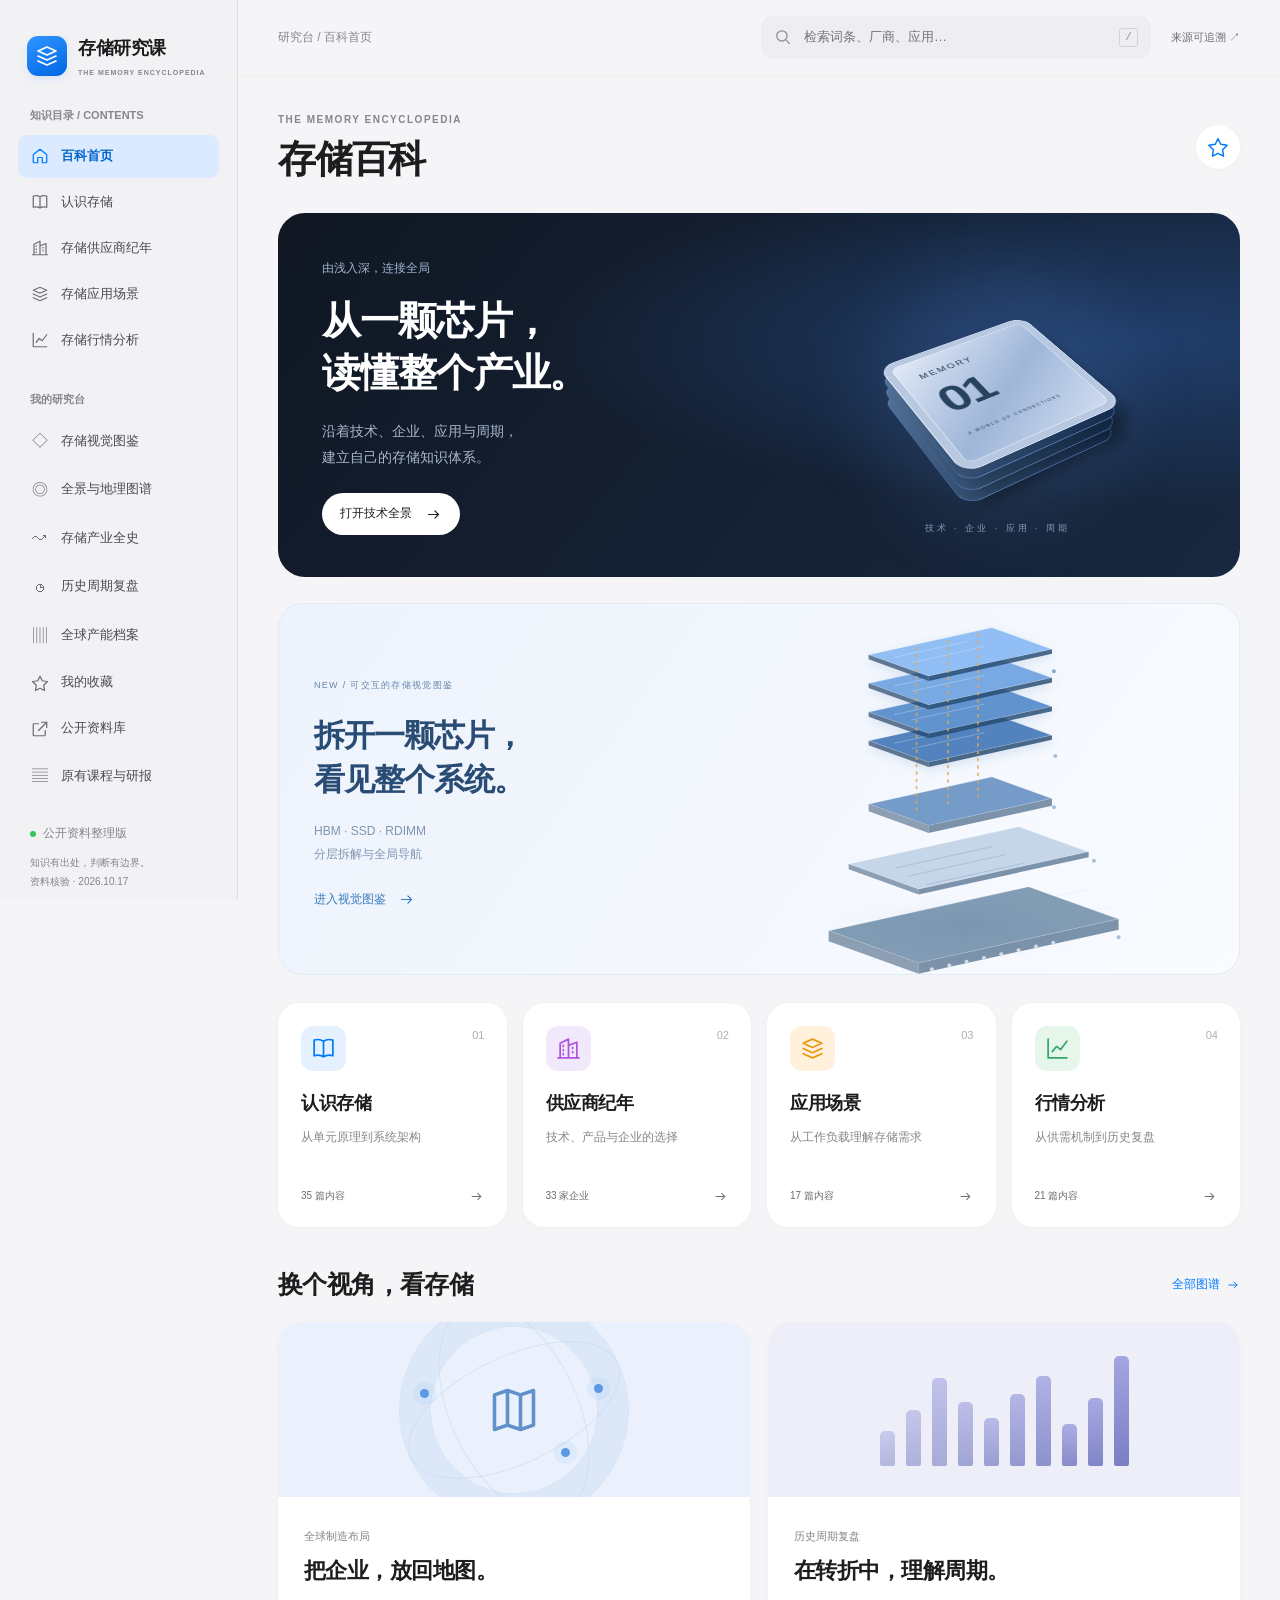
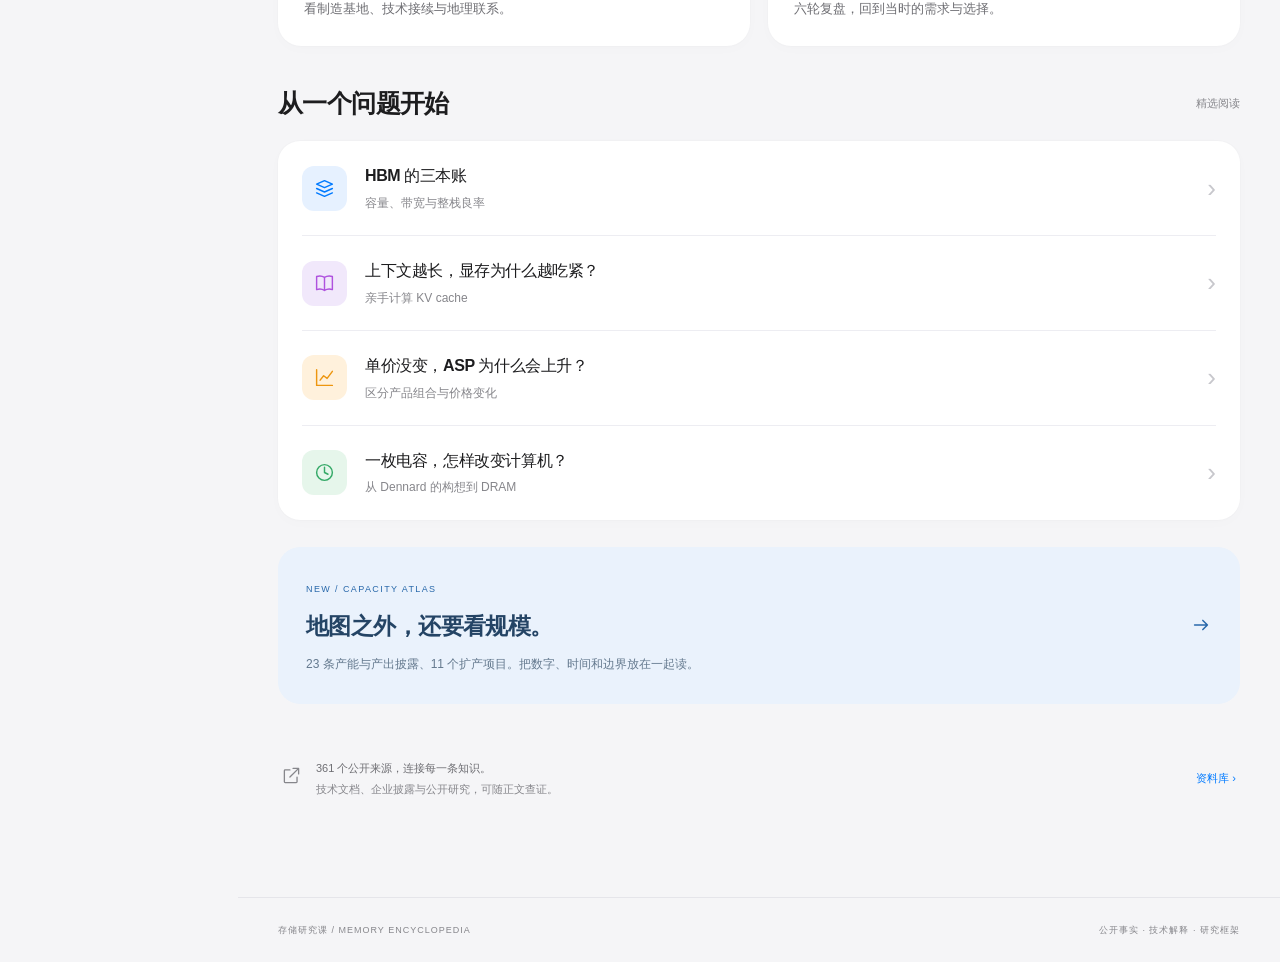
==== index.html @ b109b649 "Publish static site core files" ====
<!DOCTYPE html>
<html lang="zh-CN"><head><meta charset="utf-8"/><meta content="width=device-width,initial-scale=1,viewport-fit=cover" name="viewport"/><meta content="#f5f5f7" name="theme-color"/><meta content="存储研究课·百科：认识存储、存储供应商纪年、存储应用场景、存储行情分析。检索公开资料，追溯关键来源。" name="description"/><title>存储百科 · 存储研究课</title><link href="./favicon.svg" rel="icon"/><link href="./encyclopedia.css" rel="stylesheet"/><link href="./atlas.css" rel="stylesheet"/><link href="./dossier.css" rel="stylesheet"/><link href="./apple-ui.css" rel="stylesheet"/><link href="./coverage.css" rel="stylesheet"/><link href="./visual-lab.css" rel="stylesheet"/><link href="./scenario-capability.css" rel="stylesheet"/></head><body><a class="skip" href="#main">跳至正文</a><aside id="sidebar"><a class="brand" href="#home"><span class="brand-icon">M</span><span>存储研究课<small>THE MEMORY ENCYCLOPEDIA</small></span></a><div class="nav-label">知识目录 / CONTENTS</div><nav aria-label="百科目录"><a data-nav="home" href="#home"><span>⌂</span>百科首页</a><a data-nav="basics" href="#basics"><span>01</span>认识存储</a><a data-nav="vendors" href="#vendors"><span>02</span>存储供应商纪年</a><a data-nav="apps" href="#apps"><span>03</span>存储应用场景</a><a data-nav="market" href="#market"><span>04</span>存储行情分析</a></nav><div class="nav-label">我的研究台</div><nav><a href="#visuals/hbm"><span>◇</span>存储视觉图鉴</a><a href="#atlas/world"><span>◎</span>全景与地理图谱</a><a href="#history"><span>↝</span>存储产业全史</a><a href="#cycles"><span>◷</span>历史周期复盘</a><a href="#capacity"><span>▥</span>全球产能档案</a><a data-nav="saved" href="#saved"><span>☆</span>我的收藏</a><a data-nav="sources" href="#sources"><span>↗</span>公开资料库</a><a href="./archive.html"><span>▤</span>原有课程与研报</a></nav><div class="sidebar-foot"><span class="status-dot"></span>公开资料整理版<p>知识有出处，判断有边界。<br/>资料核验 · 2026.10.17</p></div></aside><div class="shell"><header><a class="mobile-title" href="#home">存储百科</a><div class="breadcrumb" id="breadcrumb">研究台 / 百科首页</div><form id="searchForm" role="search"><svg aria-hidden="true" fill="none" stroke="currentColor" stroke-width="1.6" viewbox="0 0 24 24"><circle cx="10" cy="10" r="6.5"></circle><path d="m15 15 5 5"></path></svg><input aria-label="检索百科" autocomplete="off" id="searchInput" placeholder="检索词条、厂商、应用…" type="search"/><kbd>/</kbd></form><a class="source-top" href="#sources">来源可追溯 ↗</a></header><main id="main" tabindex="-1"></main><footer><span>存储研究课 / MEMORY ENCYCLOPEDIA</span><span>公开事实 · 技术解释 · 研究框架</span></footer></div><div id="notice" role="status"></div><script src="./encyclopedia-data.js"></script><script src="./encyclopedia.js"></script><script src="./depth.js"></script><script src="./world-land.js"></script><script src="./atlas-data.js"></script><script src="./atlas.js"></script><script src="./research-data.js"></script><script src="./dossier.js"></script><script src="./apple-ui.js"></script><script src="./capacity-data.js"></script><script src="./coverage.js"></script><script src="./coverage-visuals.js"></script><script src="./visual-lab.js"></script><script src="./scenario-engine.js"></script><script src="./capability-engine.js"></script></body></html>
---- encyclopedia.css ----
:root{--ink:#173d49;--muted:#6d818b;--green:#157a75;--line:#dce6e8;--bg:#f5f8f9;--accent:#d6ece6}*{box-sizing:border-box}body{margin:0;background:var(--bg);color:var(--ink);font-family:-apple-system,BlinkMacSystemFont,'PingFang SC','Microsoft YaHei',sans-serif;font-size:15px;line-height:1.65}a{color:inherit;text-decoration:none}button,input,select{font:inherit}button,a,input,select{ -webkit-tap-highlight-color:transparent}button{cursor:pointer}button:focus-visible,a:focus-visible,input:focus-visible,select:focus-visible{outline:3px solid #4fada8;outline-offset:4px}button{color:inherit}p{margin:0 0 18px}h1,h2,h3{line-height:1.4;margin:0;font-weight:600}h1{font-size:36px;letter-spacing:-1px}h2{font-size:21px}h3{font-size:18px}.skip{position:fixed;left:20px;top:-60px;z-index:20;background:white;padding:10px}.skip:focus{top:10px}#sidebar{position:fixed;inset:0 auto 0 0;width:242px;background:#fff;border-right:1px solid var(--line);padding:36px 23px;display:flex;flex-direction:column;z-index:10}.brand{display:flex;align-items:center;gap:12px;font-size:19px;font-weight:650;letter-spacing:.4px}.brand-icon{display:grid;place-items:center;background:var(--ink);color:white;width:39px;height:43px;border-radius:10px;font-family:Georgia;font-size:26px}.brand small{display:block;font-size:8px;letter-spacing:1.5px;color:var(--muted);margin-top:4px}.nav-label{font-size:10px;letter-spacing:1.6px;color:#85969e;margin:43px 14px 12px}nav{display:grid;gap:6px}nav a{padding:13px 14px;display:flex;align-items:center;gap:14px;border-radius:9px;font-size:14px;color:#57717d}nav a span{font-size:12px;width:20px;color:#8b9fa8;font-variant-numeric:tabular-nums}nav a:hover{background:#f1f6f7}nav a.active{background:#e8f2f0;color:#176f68;font-weight:600}nav a.active span{color:#208d80}.sidebar-foot{margin-top:auto;padding:30px 14px 0;font-size:12px;color:#758b93}.sidebar-foot p{font-size:11px;line-height:1.9;margin:10px 0 0}.status-dot{display:inline-block;width:6px;height:6px;border-radius:50%;background:#3d9c84;margin-right:7px}.shell{margin-left:242px}header{height:82px;padding:0 44px;display:flex;align-items:center;gap:28px;border-bottom:1px solid var(--line);background:#ffffffd9;position:sticky;top:0;backdrop-filter:blur(18px);z-index:5}.breadcrumb{font-size:12px;color:#80949e;white-space:nowrap}#searchForm{display:flex;align-items:center;margin-left:auto;max-width:420px;width:46%;background:#f2f6f7;border:1px solid #e2e9eb;border-radius:9px;padding:9px 12px;gap:9px}#searchForm svg{width:19px;height:19px;flex-shrink:0;color:#7c939d}#searchInput{background:none;border:0;width:100%;outline:none;font-size:13px;color:var(--ink);min-width:0}kbd{font-size:11px;color:#94a3ab;border:1px solid #d8e1e6;border-radius:3px;padding:0 5px}.source-top{font-size:11px;white-space:nowrap;color:#61847f}.mobile-title{display:none}main{max-width:1330px;margin:auto;padding:40px 44px 60px;min-height:calc(100vh - 150px)}.eyebrow{font-size:10px;letter-spacing:2.5px;color:#6a9997;text-transform:uppercase;margin-bottom:18px}.hero{display:grid;grid-template-columns:1.25fr 1fr;gap:35px;align-items:center;padding:25px 0 34px}.hero h1{font-size:46px;font-weight:600;letter-spacing:-1.5px;line-height:1.3}.hero h1 span{color:#468a82}.hero p{max-width:510px;color:#748993;line-height:1.9;margin:22px 0;font-size:14px}.btn{display:inline-flex;align-items:center;justify-content:center;gap:18px;border:0;border-radius:8px;background:var(--ink);padding:11px 20px;color:#fff;font-size:13px;min-height:44px}.btn.secondary{background:#e9f0f1;color:#527480}.btn.light{background:#fff;color:#326f6a}.actions{display:flex;gap:12px;flex-wrap:wrap}.architecture{padding:26px 22px 22px;position:relative;background:linear-gradient(145deg,#e7f1ef,#edf3f7);border:1px solid #e0e9e8;border-radius:16px}.architecture .cap{font-size:10px;letter-spacing:1.5px;color:#7f989f;margin-bottom:25px}.layer{display:grid;grid-template-columns:75px 1fr auto;gap:12px;align-items:center;padding:14px 16px;border-radius:8px;background:#fff9;margin:10px 0;border:1px solid #fff;font-size:12px}.layer strong{font-size:17px;font-weight:600}.layer small{font-size:10px;color:#82969a}.layer em{font-style:normal;color:#6a898b;font-size:11px}.layer:nth-of-type(2){margin-left:35px;background:#1f5d60;color:#fff;border-color:transparent}.layer:nth-of-type(2) small,.layer:nth-of-type(2) em{color:#bdd4d3}.layer:nth-of-type(3){margin-left:18px;background:#cce1dc}.architecture .note{font-size:10px;color:#809496;margin-top:19px;display:flex;justify-content:space-between}.stats{display:flex;gap:35px;padding:19px 0 29px;border-bottom:1px solid var(--line);margin-bottom:30px}.stats strong{font-size:23px;font-weight:500;margin-right:8px}.stats span{font-size:11px;color:#8498a1}.section-head{display:flex;justify-content:space-between;align-items:center;margin:32px 0 18px;gap:12px}.section-head small,.section-head a{font-size:11px;color:#7c939d}.grid{display:grid;grid-template-columns:repeat(2,minmax(0,1fr));gap:17px}.section-card{position:relative;display:block;border:1px solid var(--line);border-radius:13px;background:white;padding:25px;transition:transform .18s,border-color .18s}.section-card:hover,.entry-card:hover{transform:translateY(-2px);border-color:#8fbab3}.section-card .meta{display:flex;justify-content:space-between;font-size:10px;letter-spacing:1.2px;color:#77938f;margin-bottom:18px}.section-card h2{font-size:22px;margin-bottom:9px}.section-card p{color:#7b8e97;font-size:13px;margin:0 0 23px;max-width:360px;line-height:1.9}.tags{display:flex;flex-wrap:wrap;gap:7px}.tags span,.pill{display:inline-block;border:1px solid #e1e9e9;padding:3px 9px;border-radius:5px;font-size:10px;color:#6e898f;background:#f7faf9}.card-arrow{position:absolute;right:24px;bottom:24px;color:#6c9691}.home-bottom{display:grid;grid-template-columns:1.35fr 1fr;gap:22px;margin-top:28px}.feature{background:#e8f1ee;border-radius:13px;padding:25px}.feature .eyebrow{margin-bottom:12px}.feature h3{font-size:21px}.feature p{font-size:13px;color:#6b8588;margin:12px 0 18px}.quick-links{border:1px solid var(--line);border-radius:13px;padding:22px;background:#fff}.quick-links h3{font-size:15px;margin-bottom:15px}.quick-links a{display:flex;justify-content:space-between;padding:10px 0;border-bottom:1px solid #edf1f2;font-size:12px;color:#607d88}.quick-links a:last-child{border:0}.page-head{margin-bottom:28px}.page-head p{margin:15px 0 0;max-width:700px;color:#7c9098;font-size:14px}.page-head .eyebrow{margin-bottom:12px}.chips{display:flex;flex-wrap:wrap;gap:9px;margin:18px 0 24px}.chip{border:1px solid var(--line);background:white;border-radius:7px;padding:8px 14px;font-size:12px;min-height:38px}.chip.active{background:var(--ink);border-color:var(--ink);color:white}.entry-grid{display:grid;grid-template-columns:repeat(3,minmax(0,1fr));gap:16px}.entry-card{display:flex;flex-direction:column;border:1px solid var(--line);border-radius:11px;padding:23px;background:white;transition:.18s;min-height:188px}.entry-card .entry-en{font-size:10px;color:#88a2aa;letter-spacing:.6px;margin-bottom:15px}.entry-card h3{font-size:17px;line-height:1.5}.entry-card p{font-size:12px;color:#7b9099;line-height:1.9;margin:10px 0 19px}.entry-card .card-bottom{margin-top:auto;font-size:10px;color:#4f8c82;display:flex;justify-content:space-between;gap:12px}.back{font-size:12px;color:#73908e;display:inline-block;margin-bottom:25px}.reader-layout{display:grid;grid-template-columns:minmax(0,1fr) 200px;gap:36px}.reader{max-width:800px;background:white;border:1px solid var(--line);border-radius:14px;padding:36px}.reader h1{font-size:30px}.reader .desc{font-size:17px;color:#6f8a94;line-height:1.9;margin:18px 0 25px}.reader p{font-size:16px;line-height:2.05;color:#3e5c69;margin-bottom:24px}.reader-meta{display:flex;justify-content:space-between;align-items:center;gap:15px;border-bottom:1px solid var(--line);padding-bottom:18px;margin-bottom:28px;font-size:11px;color:#8ba0a7}.reader h2{font-size:18px;margin:32px 0 16px}.reader .takeaway{background:#edf5f1;border-left:3px solid #6ba597;padding:20px;border-radius:0 8px 8px 0;color:#426e66;font-size:14px;line-height:1.9}.takeaway small{display:block;font-size:10px;color:#85a198;letter-spacing:1px;margin-bottom:6px}.side-note{font-size:12px;color:#7e9299;line-height:1.9}.side-note h3{font-size:13px;color:#436774;margin:16px 0}.side-note a{display:block;border-bottom:1px solid var(--line);padding:11px 0}.side-note .pill{margin:3px}.ref{display:block;padding:13px 0;border-bottom:1px solid var(--line);font-size:12px;color:#477b7e}.ref small{display:block;font-size:10px;color:#8ba0a7;margin-top:4px}.ref:hover{text-decoration:underline}.table-wrap{overflow-x:auto;border:1px solid var(--line);border-radius:8px;margin:25px 0}table{border-collapse:collapse;width:100%;font-size:13px;white-space:normal}th,td{padding:14px 16px;text-align:left;border-bottom:1px solid var(--line);min-width:90px}th{background:#edf4f3;color:#507c78;font-weight:500}tr:last-child td{border:0}.timeline{border-left:1px solid #bcd5d1;margin:20px 0 0 9px;padding-left:28px}.event{position:relative;padding:0 0 27px}.event:before{content:'';position:absolute;left:-33px;top:8px;width:8px;height:8px;border-radius:50%;background:#78a69c;border:2px solid var(--bg)}.event .year{font-size:22px;color:#5c9187;margin-bottom:8px;font-variant-numeric:tabular-nums}.event .event-box{background:white;border:1px solid var(--line);padding:20px 23px;border-radius:9px}.event h3{font-size:15px}.event p{margin:8px 0;font-size:13px;color:#708992}.event a{font-size:11px;color:#5c938a}.toolbar{display:flex;align-items:center;gap:12px;flex-wrap:wrap;margin-bottom:22px}.toolbar select{border:1px solid var(--line);background:white;border-radius:6px;padding:9px 30px 9px 12px;font-size:12px;color:#557783}.metrics{display:grid;grid-template-columns:repeat(3,minmax(0,1fr));gap:16px;margin:24px 0}.metric{padding:23px;background:#eaf2ef;border:1px solid #d8e7e0;border-radius:11px}.metric small{font-size:11px;color:#6d9287}.metric strong{display:block;font-size:29px;font-weight:500;color:#337d6a;margin:8px 0}.metric span{display:block;font-size:11px;color:#80988f}.disclaimer{font-size:12px;line-height:1.9;color:#80939b;padding:15px 19px;border:1px solid var(--line);border-radius:8px;margin:20px 0}.calculator{background:#eff5f4;padding:22px;border-radius:10px;margin:25px 0}.calculator h3{font-size:16px;margin-bottom:18px}.calc-inputs{display:grid;grid-template-columns:repeat(3,1fr);gap:12px}.calc-inputs label{font-size:11px;color:#728e8c}.calc-inputs select,.calc-inputs input{width:100%;background:white;border:1px solid #ccddda;border-radius:6px;padding:9px;margin-top:7px;color:#325e5b}.calc-output{margin-top:18px;display:flex;gap:30px;color:#537a74;font-size:12px}.calc-output strong{display:block;font-size:27px;color:#286f64}.calc-formula{font-size:11px;color:#809b94;margin-top:15px}.source-row{padding:20px 0;border-bottom:1px solid var(--line);display:flex;justify-content:space-between;gap:20px}.source-row h3{font-size:14px}.source-row small{font-size:11px;color:#8ba0a7}.source-row a{font-size:12px;color:#548a80;white-space:nowrap}.empty{text-align:center;padding:65px 20px;color:#80979f;background:white;border:1px dashed var(--line);border-radius:12px}.empty h2{color:#497280;margin-bottom:12px}.empty p{font-size:13px}.path{display:grid;grid-template-columns:repeat(3,1fr);gap:14px;margin:25px 0}.path a{background:#e9f2f0;padding:18px;border-radius:9px;font-size:13px}.path a small{display:block;font-size:10px;color:#8aa39d;margin-bottom:9px}.market-cycle{display:grid;grid-template-columns:repeat(4,1fr);gap:12px;margin:26px 0}.market-cycle div{border-top:2px solid #9cbfb4;background:#fff;padding:18px;font-size:13px}.market-cycle small{display:block;font-size:11px;color:#8ba2a8;margin-top:10px}footer{max-width:1330px;margin:auto;padding:24px 44px;border-top:1px solid var(--line);display:flex;justify-content:space-between;gap:20px;font-size:9px;color:#97a9af;letter-spacing:1px}#notice{position:fixed;left:50%;bottom:30px;z-index:20;transform:translateX(-50%);background:var(--ink);color:white;padding:12px 22px;border-radius:10px;font-size:13px;display:none}.search-result-label{font-size:12px;color:#80959f;margin-bottom:18px}.search-result em{font-style:normal;background:#e0eee5;color:#24665d} @media(min-width:1500px){main{padding-top:48px}.hero{gap:70px}.hero h1{font-size:52px}}@media(max-width:1150px){#sidebar{width:214px;padding:29px 15px}.shell{margin-left:214px}header{padding:0 28px;gap:15px}.source-top{display:none}main{padding:30px 28px 50px}.entry-grid{grid-template-columns:repeat(2,minmax(0,1fr))}.hero h1{font-size:38px}.layer{grid-template-columns:60px 1fr;padding:12px}.layer em{display:none}.reader-layout{grid-template-columns:1fr}.side-note{display:none}.stats{gap:24px}.brand{font-size:17px}.brand small{font-size:7px}.metrics{gap:10px}.metric strong{font-size:24px}}
@media(max-width:760px){#sidebar{position:sticky;top:65px;width:100%;padding:0;background:#fff;display:block;overflow-x:auto;border-right:0;border-bottom:1px solid var(--line);height:54px;z-index:7}#sidebar .brand,#sidebar .nav-label,#sidebar .sidebar-foot,#sidebar nav:nth-of-type(2){display:none}#sidebar nav{display:flex;gap:3px;padding:6px 12px;width:max-content}#sidebar nav a{padding:8px 11px;font-size:12px;border-radius:6px;white-space:nowrap}#sidebar nav a span{display:none}#sidebar nav a:first-child{display:none}.shell{margin-left:0}header{position:fixed;top:0;left:0;right:0;height:65px;padding:0 18px;gap:15px;z-index:9}.breadcrumb{display:none}.mobile-title{display:block;font-size:17px;font-weight:600;white-space:nowrap}#searchForm{width:auto;flex:1;padding:7px 9px;max-width:none}#searchInput{font-size:12px}kbd{display:none}body{padding-top:65px}main{padding:26px 19px 45px}.hero{grid-template-columns:1fr;padding:7px 0 24px;gap:28px}.hero h1{font-size:37px;line-height:1.35}.hero p{font-size:13px;margin:17px 0}.architecture{padding:19px 21px}.architecture .cap{margin-bottom:14px}.layer{grid-template-columns:70px 1fr auto;padding:10px 14px}.layer em{display:block}.architecture .note{margin-top:12px}.stats{gap:0;justify-content:space-between;padding:13px 0 22px;margin-bottom:24px}.stats strong{font-size:21px;display:block}.stats span{font-size:10px}.grid{grid-template-columns:1fr;gap:13px}.section-card{padding:22px}.section-card h2{font-size:20px}.section-card .meta{margin-bottom:13px}.section-card p{margin-bottom:17px}.section-head{margin:26px 0 15px}.section-head h2{font-size:19px}.home-bottom{grid-template-columns:1fr;gap:15px}.entry-grid{gap:11px}.entry-card{padding:18px 15px;min-height:185px}.entry-card h3{font-size:15px}.entry-card p{font-size:12px}.entry-en{overflow-wrap:anywhere}.page-head h1{font-size:29px}.page-head p{font-size:13px}.reader{padding:24px 19px;border-radius:11px}.reader h1{font-size:25px}.reader p{font-size:15px}.reader .desc{font-size:16px}.reader-meta{align-items:flex-start;flex-direction:column}.metrics{grid-template-columns:1fr 1fr}.metric:last-child{grid-column:1/-1}.metric strong{font-size:25px}.market-cycle{grid-template-columns:1fr 1fr}.path{grid-template-columns:1fr;gap:8px}.path a{padding:14px 18px}.path a small{margin-bottom:4px}.source-row{gap:12px}.source-row a{font-size:11px}.calc-inputs{gap:8px}.calc-inputs label{font-size:10px}.calc-inputs input,.calc-inputs select{padding:8px 5px}.calc-output{gap:15px}.calc-output strong{font-size:23px}footer{padding:22px 19px;display:block}footer span{display:block;margin:4px 0}.event .event-box{padding:16px}.eyebrow{font-size:9px;letter-spacing:1.8px}.section-head small{font-size:10px}}
@media(prefers-reduced-motion:reduce){*{scroll-behavior:auto!important;transition:none!important}}
/* Extended encyclopedia reading system */
.reader-layout{grid-template-columns:minmax(0,1fr) 230px;align-items:start}.reader{max-width:850px;padding:40px 44px}.reader p{font-size:16px;line-height:1.95;letter-spacing:.012em;margin:20px 0;text-align:justify;overflow-wrap:anywhere}.reader .desc{line-height:1.85}.chapter{scroll-margin-top:95px;border-top:1px solid #e1e8e8;padding-top:34px;margin-top:36px}.chapter h2{margin:6px 0 20px;font-size:25px;line-height:1.45}.chapter-no{font-size:10px;letter-spacing:2px;color:#6c858a;font-weight:700}.section-refs{margin:23px 0 0;background:#f5f8f7;border:1px solid #e1e9e6;border-radius:9px;padding:12px 16px}.section-refs summary{cursor:pointer;color:#557168;font-size:12px}.section-refs .ref{font-size:12px;background:transparent;padding:10px 0;line-height:1.65}.side-note{position:sticky;top:94px;max-height:calc(100vh - 115px);overflow:auto}.toc-heading{font-size:14px;font-weight:700;border-bottom:1px solid #dce5e4;padding-bottom:15px}.toc-heading small{display:block;font-size:9px;letter-spacing:1.3px;color:#819393;margin-top:5px}.toc{display:grid;gap:3px;margin:15px 0 26px}.toc button{display:flex;gap:10px;background:none;border:0;text-align:left;padding:10px 3px;font:inherit;font-size:12px;line-height:1.6;color:#5a6e74;cursor:pointer;border-radius:5px}.toc button:hover{background:#eaf1ed;color:#123f49}.toc button span{font-size:10px;color:#8a9c9e;padding-top:2px}.mobile-toc{display:none}.group-tabs{display:flex;flex-wrap:wrap;gap:9px;margin:24px 0 32px}.directory-group{scroll-margin-top:100px;margin:38px 0}.directory-group .section-head h2 span{font-size:13px;color:#91a4a3;margin-right:12px}.volume-note{display:flex;align-items:center;gap:22px;border-block:1px solid #dce5e4;padding:19px 0;font-size:13px;color:#718186}.volume-note strong{color:#25474d}.related-list{display:grid;gap:10px}.related-list a{display:block;border:1px solid #dce6e3;border-radius:8px;padding:16px 18px}.related-list strong{font-size:14px;display:block}.related-list span{display:block;color:#6a7e83;font-size:12px;line-height:1.7;margin-top:6px}.reader .timeline{margin-top:26px}.reader .event{grid-template-columns:64px 1fr}.reader .event-box{padding:18px}.reader .event-box h3{font-size:14px}.reader .event-box p{font-size:14px;line-height:1.85;margin:12px 0}.reader .year{font-size:18px}.reader .table-wrap{max-width:100%;overflow-x:auto}.reader table{font-size:13px;min-width:480px}.reader td{line-height:1.8;padding:14px 15px;vertical-align:top}.edition-note{border-left:3px solid #59867a;background:#eef4f0;padding:22px 26px;margin-top:24px}.edition-note strong{font-size:14px}.edition-note p{font-size:13px;line-height:1.9;color:#617676;margin:7px 0 0}.reading-routes{margin-top:40px}.vendor-models{background:white;border:1px solid #dce5e3;padding:28px;border-radius:14px;margin-top:32px}.vendor-models p{font-size:13px;line-height:1.8;color:#728186}.source-row h3{overflow-wrap:anywhere}.source-row>a{white-space:nowrap}.source-row{gap:20px}.entry-card p{line-height:1.8}.group-tabs button{cursor:pointer}.reader-meta{flex-wrap:wrap;gap:12px}
@media(min-width:1500px){.reader-layout{grid-template-columns:minmax(0,850px) 230px;gap:40px}.reader{padding:46px 54px}}
@media(max-width:1150px){.reader-layout{grid-template-columns:1fr}.side-note{display:none}.mobile-toc{display:block;border:1px solid #d9e4df;border-radius:8px;padding:14px 18px;margin:25px 0;font-size:13px;background:#f6f9f7}.mobile-toc summary{cursor:pointer;color:#31594f}.mobile-toc .toc{margin-bottom:0}.reader{max-width:none}}
@media(max-width:650px){.reader{padding:25px 21px}.reader p{font-size:15px;line-height:1.95}.chapter{padding-top:25px;margin-top:28px;scroll-margin-top:145px}.chapter h2{font-size:22px}.reader .event{grid-template-columns:44px 1fr;gap:9px}.reader .event-box{padding:13px}.reader .year{font-size:15px}.volume-note{display:block;line-height:1.8}.volume-note span{display:block;margin-top:5px}.group-tabs{gap:7px}.group-tabs .chip{font-size:11px}.source-row{align-items:flex-start}.source-row>a{font-size:11px}.vendor-models{padding:20px}.directory-group{scroll-margin-top:140px}.edition-note{padding:18px}.reader h1{overflow-wrap:anywhere}}
---- atlas.css ----
.atlas-home-nav{display:grid;grid-template-columns:repeat(4,1fr);gap:12px;margin:0 0 36px}.atlas-home-nav a{background:#f0f5f1;border:1px solid #cfdfd7;border-radius:12px;padding:22px 20px;transition:transform .18s,background .18s}.atlas-home-nav a:hover{background:#e4eee7;transform:translateY(-3px)}.atlas-home-nav span{display:block;color:#6c8b80;font-size:9px;letter-spacing:1.4px}.atlas-home-nav strong{font-size:18px;display:block;margin:14px 0 9px;color:#234a41}.atlas-home-nav small{color:#70887e;font-size:12px}.knowledge-figure{margin:30px 0 36px;border:1px solid #d5e2db;border-radius:14px;overflow:hidden;background:#fbfdfb;color:#254942;min-width:0}.diagram-heading{padding:24px 27px 13px}.diagram-heading>span{font-size:9px;letter-spacing:2px;color:#7b968a;font-weight:700}.diagram-heading h3{margin:9px 0 8px;font-size:21px;line-height:1.5}.diagram-heading p,.reader .diagram-heading p{font-size:13px;line-height:1.8;color:#6a817a;margin:0;text-align:left}.diagram-canvas{padding:10px 15px 5px;overflow-x:auto}.diagram-canvas svg{width:100%;display:block;font-family:inherit;fill:#2a4b44}.knowledge-figure figcaption{border-top:1px solid #e1eae5;padding:13px 25px;font-size:11px;line-height:1.8;color:#84938d;background:#f5f8f4}.taxonomy{padding:8px 24px 25px}.tax-row{display:grid;grid-template-columns:100px 1fr 1fr;gap:12px}.tax-label{display:flex;align-items:center;font-size:11px;font-weight:700;color:#6e857b}.tax-group{background:#e7f0e9;border-radius:9px;padding:17px}.tax-group.warm{background:#f1e9dc}.tax-group strong{font-size:12px}.tax-group>div{display:flex;flex-wrap:wrap;gap:6px;margin-top:11px}.tax-group a{background:#fff9;border-radius:5px;padding:7px 8px;font-size:11px;color:#456557;white-space:nowrap}.tax-group a:hover{background:white}.tax-connector{padding:14px 0;text-align:center;font-size:10px;color:#87988e}.metric-explainer{display:grid;grid-template-columns:repeat(3,1fr);gap:12px;padding:16px 24px 25px}.metric-explainer>div{padding:20px;background:#edf4ee;border-radius:9px}.metric-explainer span{font-size:9px;color:#7f9a8b;letter-spacing:1px}.metric-explainer h4{font-size:24px;margin:13px 0}.metric-explainer p,.reader .metric-explainer p{font-size:12px;line-height:1.9;text-align:left}.metric-explainer a{font-size:11px;color:#457863}.protection-layers{padding:13px 25px 25px;display:grid;gap:9px}.protection-layers>div{display:flex;gap:20px;align-items:center;background:#e3eee7;padding:17px 23px;border-left:4px solid #85ac93;border-radius:6px;font-size:13px}.protection-layers>div:nth-child(2){margin-left:15px}.protection-layers>div:nth-child(3){margin-left:30px}.protection-layers>div:nth-child(4){margin-left:45px}.protection-layers b{min-width:85px}.protection-layers span{font-size:12px;color:#5d7d6c}.diagram-tabs{display:flex;gap:7px;flex-wrap:wrap;padding:4px 25px 12px}.diagram-tabs button{cursor:pointer;font-size:11px}.application-insight{margin:0 25px 25px;padding:18px 22px;border-radius:9px;background:#f0e7d8}.application-insight strong{font-size:13px}.application-insight p,.reader .application-insight p{font-size:13px;line-height:1.9;margin:8px 0;text-align:left}.application-insight a{font-size:12px;color:#82612f}.atlas-tabs{display:flex;flex-wrap:wrap;gap:9px;margin:25px 0 33px}.atlas-prose{font-size:14px;line-height:2;color:#637872;max-width:850px}.map-toolbar{display:flex;justify-content:space-between;gap:15px;align-items:center;padding:20px;background:#fff;border:1px solid #dce7df;border-radius:14px 14px 0 0}.map-toolbar>div{display:flex;gap:8px}.map-toolbar button{cursor:pointer}.map-toolbar label{font-size:12px;color:#698077}.map-toolbar select{margin-left:8px;padding:9px;border:1px solid #d4e0d9;background:white;border-radius:6px;color:#42675b}.map-layout{display:grid;grid-template-columns:minmax(0,1.7fr) minmax(270px,1fr);background:white;border:1px solid #dce7df;border-top:0;border-radius:0 0 14px 14px;overflow:hidden}.geo-map{background:#eaf1f2;border-bottom:1px solid #d7e3df;height:460px}.geo-map svg{width:100%;height:100%;display:block}.map-point{cursor:pointer;outline:none}.map-point:hover circle,.map-point:focus circle{stroke:#123f49;stroke-width:.5}.map-legend{display:flex;flex-wrap:wrap;gap:16px;padding:18px 23px 0;font-size:10px;color:#69817c}.map-legend span{display:flex;align-items:center;gap:6px}.map-legend i,.site-item i{width:8px;height:8px;border-radius:50%;display:inline-block;flex-shrink:0}.map-note{font-size:10px;line-height:1.8;padding:0 23px 16px;color:#8b9994}.map-detail-card{padding:30px;border-left:1px solid #e0e9e4;min-height:100%}.map-detail-card h2{font-size:29px;line-height:1.5;color:#254f43;margin:20px 0 12px}.map-detail-card h3{font-size:15px;color:#6d887d}.map-detail-card p{font-size:14px;line-height:2;color:#657d72}.map-detail-card .section-refs{padding:10px}.site-directory{display:grid;grid-template-columns:repeat(3,1fr);gap:9px;margin:25px 0 30px}.site-item{display:flex;align-items:center;gap:11px;text-align:left;border:1px solid #dde6df;background:#fff;border-radius:9px;padding:15px;font-family:inherit;color:#456358;cursor:pointer}.site-item>span:nth-child(2){flex:1}.site-item strong{font-size:12px;display:block}.site-item small{font-size:10px;display:block;color:#8a9c92;line-height:1.6;margin-top:5px}.site-item:hover{background:#edf3ec}.atlas-callout{background:#e8efe8;border:1px solid #d1dfd4;padding:23px;border-radius:11px;display:flex;gap:17px;align-items:center;margin:20px 0 30px}.atlas-callout>div{flex:1}.atlas-callout strong{font-size:15px;color:#3b5e4b}.atlas-callout p{font-size:12px;line-height:1.8;color:#6d8675;margin-bottom:0}.history-intro{background:#173e35;color:#e7efe8;border-radius:13px;padding:31px 35px;max-width:1000px}.history-intro strong{font-size:22px;line-height:1.6}.history-intro p{font-size:14px;line-height:2;color:#bdcec1;max-width:860px;margin-bottom:0}.era-nav{display:flex;flex-wrap:wrap;gap:8px;margin:25px 0 35px}.era-nav button{font:inherit;font-size:11px;border:1px solid #d3dfd6;padding:9px 12px;border-radius:20px;background:#f8fbf7;color:#67806f;cursor:pointer}.era{display:grid;grid-template-columns:160px minmax(0,1fr);gap:35px;position:relative;padding:0 0 50px;scroll-margin-top:100px}.era:before{content:'';width:1px;background:#cbdccf;position:absolute;left:160px;top:0;bottom:0}.era-period{padding:15px 26px 0 0}.era-period span{display:block;font-size:10px;color:#9aaf9f;letter-spacing:3px;margin-bottom:14px}.era-period strong{font-size:24px;line-height:1.5;color:#52725c}.era>div:nth-child(2){background:#fff;border:1px solid #e0e7df;border-radius:12px;padding:28px 35px;max-width:900px}.era h2{font-size:25px;line-height:1.5;margin:0 0 18px;color:#2d5140}.era p{font-size:15px;line-height:2;text-align:justify;color:#596f62}.lineage-grid{display:grid;grid-template-columns:repeat(2,1fr);gap:22px}.lineage-card{padding:28px;background:white;border:1px solid #dbe5dc;border-radius:13px}.lineage-card h2{font-size:20px;line-height:1.5;margin:0 0 25px}.lineage-chain{max-width:400px;margin:auto}.lineage-chain a{display:block;background:#e7f0e7;border:1px solid #c8dacb;border-radius:9px;text-align:center;padding:17px}.lineage-chain strong{font-size:15px}.lineage-chain small{display:block;font-size:11px;color:#7c937e;line-height:1.6;margin-top:6px}.lineage-arrow{text-align:center;color:#a08251;font-size:11px;line-height:1.7;padding:12px}.lineage-card p{font-size:13px;line-height:1.9;color:#6c7f70;margin-top:22px}.vendor-geography{margin:25px 0;padding:23px;background:#edf3ef;border:1px solid #d2e0d6;border-radius:11px}.vendor-geography h3{font-size:17px;margin:0 0 15px}.vendor-geography button{cursor:pointer;margin:4px 5px 4px 0}.archive-badge{display:inline-block;font-size:10px;color:#8c7251;background:#f3ece1;padding:5px 8px;border-radius:5px;margin-bottom:12px}
@media(max-width:1000px){.atlas-home-nav{grid-template-columns:repeat(2,1fr)}.map-layout{grid-template-columns:1fr}.map-detail-card{border-left:0;border-top:1px solid #e0e9e4}.geo-map{height:480px}.site-directory{grid-template-columns:repeat(2,1fr)}.atlas-callout{flex-wrap:wrap}.atlas-callout>div{flex-basis:100%}.era{grid-template-columns:120px 1fr;gap:20px}.era:before{left:115px}.era-period strong{font-size:20px}.era>div:nth-child(2){padding:24px}.lineage-card{padding:21px}}
@media(max-width:650px){.atlas-home-nav{gap:8px;margin-bottom:25px}.atlas-home-nav a{padding:17px 14px}.atlas-home-nav strong{font-size:15px;line-height:1.5;margin:10px 0 7px}.atlas-home-nav span{font-size:8px;letter-spacing:.7px}.atlas-home-nav small{font-size:10px}.diagram-heading{padding:20px 18px 10px}.diagram-heading h3{font-size:18px}.knowledge-figure{margin:25px -6px}.knowledge-figure figcaption{padding:12px 17px;font-size:10px}.taxonomy{padding:10px 14px 20px}.tax-row{grid-template-columns:1fr 1fr;gap:8px}.tax-label{grid-column:1/-1;margin:8px 0}.tax-group{padding:12px 10px}.tax-group strong{font-size:10px}.tax-group a{white-space:normal;font-size:10px;padding:6px}.tax-connector{font-size:9px;line-height:1.8;padding:12px 0}.metric-explainer{grid-template-columns:1fr;padding:10px 17px 20px}.metric-explainer>div{padding:16px}.metric-explainer h4{font-size:20px;margin:7px 0}.protection-layers{padding:10px 13px 20px}.protection-layers>div{gap:10px;padding:13px;font-size:11px;flex-wrap:wrap}.protection-layers span{font-size:10px}.protection-layers>div:nth-child(4){margin-left:24px}.protection-layers>div:nth-child(3){margin-left:16px}.protection-layers>div:nth-child(2){margin-left:8px}.diagram-tabs{padding:5px 17px 10px}.application-insight{margin:0 17px 20px;padding:15px}.map-toolbar{flex-wrap:wrap;padding:15px}.map-toolbar label{width:100%}.geo-map{height:420px}.map-detail-card{padding:23px}.site-directory{grid-template-columns:1fr;gap:7px}.map-legend{gap:12px;padding:15px 18px 0}.map-note{padding:0 18px 12px}.history-intro{padding:24px}.history-intro strong{font-size:18px}.history-intro p{font-size:13px}.era{grid-template-columns:1fr;gap:13px;padding-bottom:30px;scroll-margin-top:145px}.era:before{display:none}.era-period{padding:0;display:flex;gap:14px;align-items:center}.era-period span{margin:0}.era-period strong{font-size:19px}.era>div:nth-child(2){padding:23px}.era h2{font-size:21px}.era p{font-size:14px}.lineage-grid{grid-template-columns:1fr}.atlas-tabs{gap:7px}.atlas-tabs .chip{font-size:11px}.atlas-callout{padding:20px}.atlas-callout .btn{font-size:12px}.atlas-prose{font-size:13px}.vendor-geography{padding:18px}}
---- dossier.css ----
.profile-section-title{margin:0 0 24px}.profile-section-title>span,.company-overview>span{font-size:9px;letter-spacing:2px;color:#829886;font-weight:700}.profile-section-title h2{font-size:25px;margin:8px 0 10px;color:#28503c}.profile-section-title p,.reader .profile-section-title p{font-size:13px;line-height:1.8;margin:0;color:#7c8e80;text-align:left}.company-overview{padding:25px 0;border-block:1px solid #dce7dc;margin:28px 0 35px}.company-overview p,.reader .company-overview p{font-size:15px;line-height:2;margin:14px 0 22px;color:#4f6b59}.profile-jumps{display:flex;gap:8px;flex-wrap:wrap}.profile-jumps button,.profile-side-jumps button{border:1px solid #d4e0d3;background:#eef4eb;border-radius:20px;padding:9px 13px;font:inherit;font-size:11px;color:#567048;cursor:pointer}.vendor-portfolio,.capability-panel,.turning-panel{scroll-margin-top:100px;margin:40px 0 55px}.product-family-grid{display:grid;grid-template-columns:repeat(3,1fr);gap:9px}.product-family{border:1px solid #d7e3d7;background:#f7faf6;border-radius:9px;padding:16px 15px;text-align:left;font:inherit;cursor:pointer;color:#4c6952;transition:background .2s}.product-family.selected{background:#e3eedf;border-color:#719a6b;box-shadow:inset 0 0 0 1px #719a6b}.product-family>span{font-size:9px;color:#8da186;letter-spacing:1px}.product-family strong{display:block;font-size:15px;line-height:1.6;margin:8px 0}.product-family small{font-size:10px;line-height:1.7;display:block;color:#819078}.product-detail{display:grid;grid-template-columns:1fr 1fr;gap:28px;padding:27px;background:#f2f6ef;border:1px solid #dbe6d6;border-radius:10px;margin-top:15px}.product-detail span{font-size:10px;letter-spacing:1px;color:#83967a}.product-detail h3{font-size:18px;line-height:1.6;margin:10px 0}.product-detail p,.reader .product-detail p{font-size:13px;line-height:1.95;margin:10px 0 18px;text-align:left;color:#5e775b}.capability-row{display:grid;grid-template-columns:42px 1fr;gap:16px;border-top:1px solid #dce6dc;padding:26px 0}.cap-index{font-size:19px;letter-spacing:1px;color:#a4b4a0;padding-top:3px}.capability-row h3{font-size:20px;line-height:1.5;margin:0 0 13px;color:#385c40}.capability-row p,.reader .capability-row p{font-size:14px;line-height:1.9;margin:8px 0 15px}.cap-evidence,.cap-boundary{padding:15px 18px;border-left:3px solid #c0d2b6;background:#f3f7f0;margin:12px 0}.cap-boundary{background:#f6f2ea;border-color:#d7c4a4}.cap-evidence span,.cap-boundary span{font-size:10px;color:#819174;font-weight:700}.cap-boundary span{color:#a19070}.cap-evidence p,.cap-boundary p,.reader .cap-evidence p,.reader .cap-boundary p{font-size:12px;line-height:1.85;margin:6px 0 0}.turning-row{display:grid;grid-template-columns:64px 1fr;gap:19px;border-left:1px solid #dce5d7;padding:0 0 35px 20px;position:relative}.turning-row:before{content:'';position:absolute;left:-4px;top:10px;width:7px;height:7px;border-radius:50%;background:#9bb18e}.turn-year{font-size:15px;line-height:1.8;color:#8c9c7f}.turning-row h3{font-size:19px;margin:0 0 17px;line-height:1.6;color:#4b6544}.decision-consequence{display:grid;grid-template-columns:1fr 1fr;gap:16px}.decision-consequence>div{padding:17px;background:#f2f6ee;border-radius:7px}.decision-consequence>div+div{background:#f5f0e6}.decision-consequence span{font-size:10px;color:#91a181}.decision-consequence p,.reader .decision-consequence p{font-size:13px;line-height:1.9;margin:8px 0 0;text-align:left}.profile-side-jumps{display:flex;flex-wrap:wrap;gap:6px;margin:0 0 25px}.profile-side-jumps button{font-size:10px;padding:7px 10px}.interface-compare{display:grid;grid-template-columns:1fr 1fr;gap:14px;padding:12px 25px 25px}.interface-compare>div{border:1px solid #d8e4db;background:#f0f6f0;padding:19px;border-radius:10px}.interface-compare>div+div{background:#f4eee3}.interface-compare h4{font-size:22px;margin:0 0 9px}.interface-compare p,.reader .interface-compare p{font-size:12px;line-height:1.8;text-align:left;margin:9px 0}.bus-diagram{display:flex;align-items:center;gap:9px;margin:22px 0}.bus-diagram b{border:1px solid #a6c5ad;background:white;padding:13px 9px;font-size:12px;border-radius:7px;line-height:1.6}.bus-diagram span{flex:1;text-align:center;font-size:22px;color:#709576;line-height:.9}.bus-diagram small{display:block;font-size:9px;line-height:1.5;margin-top:9px}.kv-equation{display:flex;flex-wrap:wrap;align-items:center;gap:8px;font-size:11px;padding:13px 25px 20px;color:#a1b39f}.kv-equation span,.kv-equation strong{padding:8px;background:#eaf2e7;border:1px solid #d1dfcb;border-radius:5px;color:#6c8a62}.kv-equation strong{background:#f2e8d7;color:#9a7b44;border-color:#e2d3b8}.model-inputs{padding:10px 25px;display:flex;gap:15px;flex-wrap:wrap}.model-inputs label{font-size:11px;color:#7b9176;flex:1;min-width:100px}.model-inputs select,.model-inputs input{display:block;width:100%;margin-top:8px;border:1px solid #ccddc6;border-radius:7px;background:#fff;padding:12px 10px;font:inherit;font-size:14px;color:#3c6535;box-sizing:border-box}.model-result{margin:18px 25px 25px;background:#e5efdf;border:1px solid #c6d9bc;padding:22px 25px;border-radius:10px}.model-result strong{font-size:34px;font-weight:500;color:#476b37}.model-result p,.reader .model-result p{font-size:12px;margin:10px 0 0;line-height:1.85;color:#75896b;text-align:left}.network-lanes{display:grid;gap:12px;padding:12px 25px 25px}.network-lanes>div{border-left:4px solid #87ad94;background:#edf5ef;padding:17px 20px;border-radius:7px}.network-lanes>div:nth-child(2){background:#eaf0f4;border-color:#8aa4b7}.network-lanes>div:nth-child(3){background:#f6f0e5;border-color:#bda77d}.network-lanes span{font-size:10px;color:#83998a;display:block;margin-bottom:8px}.network-lanes b{font-size:14px;line-height:1.7;display:block}.network-lanes p,.reader .network-lanes p{font-size:12px;line-height:1.85;text-align:left;margin:9px 0 0}.buffer-strip{display:flex;gap:12px;align-items:center;padding:0 25px 25px;font-size:11px;color:#82947b}.buffer-strip i{flex:1;height:1px;background:#b3c9a8}.buffer-strip b{border:1px dashed #b2cba3;padding:12px 20px;background:#f1f6eb;border-radius:6px}.workload-split{display:grid;grid-template-columns:1fr 1fr;gap:15px;padding:12px 25px 25px}.workload-split section{padding:23px;background:#e9f1e6;border-radius:10px}.workload-split section+section{background:#f1ecdf}.workload-split span{font-size:10px;color:#829271;letter-spacing:1px}.workload-split h4{font-size:18px;line-height:1.6;margin:13px 0}.workload-split ol{padding-left:20px;font-size:12px;line-height:2}.workload-split li{padding:5px 0;color:#627656}.qos-grid{display:grid;grid-template-columns:repeat(20,1fr);gap:5px;margin:15px 25px 20px}.qos-grid i{aspect-ratio:1;border-radius:3px}.fast{background:#afcdb5}.medium{background:#d1b782}.slow{background:#a76c4d}.qos-legend{display:flex;gap:18px;flex-wrap:wrap;padding:0 25px;font-size:10px;color:#83917c}.qos-legend i{width:9px;height:9px;display:inline-block;margin-right:5px;border-radius:2px}.visual-paragraph,.reader .visual-paragraph{padding:5px 25px 18px;font-size:13px;line-height:1.9;text-align:left;color:#728466}.vehicle-domains{display:grid;grid-template-columns:repeat(3,1fr);gap:10px;padding:12px 25px 25px}.vehicle-domains section{padding:20px 15px;border:1px solid #d1dfd0;background:#f1f6ec;border-radius:10px}.vehicle-domains span{font-size:10px;color:#98ad8b}.vehicle-domains h4{font-size:19px;line-height:1.5;margin:14px 0}.vehicle-domains p,.reader .vehicle-domains p{font-size:12px;line-height:1.8;margin:0 0 18px;text-align:left}.vehicle-domains b{display:block;font-size:12px;line-height:1.6;color:#4c7440}.vehicle-domains small{display:block;font-size:10px;line-height:1.8;color:#8d9e80;margin-top:12px}.boot-flow{padding:12px 25px 25px}.boot-flow>div{padding:15px 20px;background:#e9f2e4;border-radius:7px;text-align:center}.boot-flow b{font-size:14px;display:block}.boot-flow span{font-size:11px;color:#829874;display:block;margin-top:7px}.boot-flow>i{display:block;text-align:center;padding:7px;color:#9db48e}.boot-flow aside{padding:20px;margin-top:20px;background:#f3ead8;border:1px dashed #d9c79f;border-radius:8px}.boot-flow aside strong{font-size:13px;color:#a08652}.boot-flow aside p,.reader .boot-flow aside p{font-size:12px;line-height:1.9;margin:8px 0 0}.equation-path{display:flex;align-items:center;gap:10px;padding:15px 25px}.equation-path>div{flex:1;padding:18px 13px;background:#e9f2e3;text-align:center;border-radius:9px}.equation-path b{display:block;font-size:13px}.equation-path span{display:block;font-size:11px;line-height:1.9;color:#879a77;margin-top:9px}.equation-path i{color:#a1b28e}.mix-bars{display:flex;gap:10px;padding:12px 25px}.mix-bars span{flex:1;background:#eee8da;padding:13px;border-radius:7px;color:#9b875e;font-size:12px;text-align:center}.mix-bars span+span{background:#e4eedb;color:#789665}.cycle-page-intro{padding:28px 32px;border-radius:13px;background:#183f35;color:#e7eee0}.cycle-page-intro h2{font-size:25px;margin:0 0 13px}.cycle-page-intro p{font-size:14px;line-height:2;color:#b5cab5;max-width:900px;margin:0}.cycle-selector{display:grid;grid-template-columns:repeat(3,1fr);gap:10px;margin:35px 0}.cycle-selector a{border:1px solid #d8e2d1;background:#f7faf4;border-radius:9px;padding:20px}.cycle-selector .selected{background:#e0ecd6;border-color:#9bb58b}.cycle-selector span{font-size:10px;color:#99ac86;letter-spacing:1px}.cycle-selector strong{display:block;font-size:15px;line-height:1.7;margin-top:10px;color:#4e6c3c}.selected-cycle{background:white;padding:35px;border:1px solid #d9e3d3;border-radius:15px}.selected-cycle>h2{font-size:28px;color:#355629;line-height:1.5}.cycle-diagnosis{display:grid;grid-template-columns:1fr 1fr;gap:17px;margin:26px 0}.cycle-diagnosis>div{border-left:3px solid #b7cba4;background:#f5f8f0;padding:18px 20px}.cycle-diagnosis span{font-size:10px;color:#94a47d}.cycle-diagnosis p{font-size:14px;line-height:1.95;margin:10px 0 0;color:#65774e}.cycle-phases{display:grid;grid-template-columns:repeat(2,1fr);gap:12px;padding:10px 25px 25px}.cycle-phases>div{background:#eff4e9;border:1px solid #d6e1c9;border-radius:9px;padding:22px}.phase-index{font-size:10px;color:#a0b18b;letter-spacing:2px}.cycle-phases h4{font-size:19px;line-height:1.6;margin:10px 0}.cycle-phases small{font-size:10px;color:#8b9f74}.cycle-phases p,.reader .cycle-phases p{font-size:13px;line-height:1.9;margin:13px 0;text-align:left;color:#6e8057}.phase-evidence{border-top:1px solid #d7e2c9;padding-top:13px;font-size:11px;line-height:1.9;color:#94a477}.cycle-phases .section-refs{background:#f8faf5;padding:9px 10px}.cycle-phases .section-refs summary{font-size:10px}.cycle-lesson{background:#f2e9d8;padding:23px 26px;border-radius:9px;margin:25px 0}.cycle-lesson strong{color:#a18750;font-size:13px}.cycle-lesson p{font-size:14px;line-height:1.9;color:#8f7d59;margin:10px 0 0}.cycle-comparison{margin-top:38px}.cycle-comparison td{font-size:12px;line-height:1.9;min-width:150px;vertical-align:top}.cycle-portal{display:flex;gap:30px;align-items:center;padding:30px;background:#e9efdf;border:1px solid #d3dfc4;border-radius:12px;margin:25px 0 35px}.cycle-portal>div{flex:1}.cycle-portal span{font-size:9px;letter-spacing:2px;color:#8a9e6d}.cycle-portal h2{font-size:23px;line-height:1.6;margin:12px 0}.cycle-portal p{font-size:13px;line-height:1.8;color:#8b9c76;margin:0}.compare-selectors{display:grid;grid-template-columns:1fr 1fr;gap:25px;margin:30px 0}.compare-selectors select{padding:15px;border:1px solid #cbdcc4;border-radius:9px;background:#f5f9f0;font:inherit;font-size:16px;color:#53723e}.compare-columns{display:grid;grid-template-columns:1fr 1fr;gap:25px}.compare-columns article{padding:30px;background:white;border:1px solid #dce6d4;border-radius:12px}.compare-columns h2{font-size:25px;color:#426031}.compare-columns h3{font-size:17px;color:#7c945f;margin-top:35px}.compare-columns p{font-size:13px;line-height:2;color:#6f8159}.compare-product{padding:20px 0;border-bottom:1px solid #e3ebdc}.compare-product strong{font-size:16px;color:#5e7946}.compare-product small{font-size:12px;line-height:1.9;color:#99a989;display:block}.compare-product .section-refs{padding:10px 12px}.compare-product .section-refs summary{font-size:10px}
@media(max-width:900px){.product-family-grid{grid-template-columns:repeat(2,1fr)}.decision-consequence{grid-template-columns:1fr}.cycle-selector{grid-template-columns:repeat(2,1fr)}.cycle-portal{flex-wrap:wrap}.cycle-portal>div{flex-basis:100%}.compare-columns article{padding:22px}.compare-selectors,.compare-columns{gap:14px}}
@media(max-width:650px){.profile-section-title h2{font-size:22px}.product-family{padding:13px 12px}.product-family strong{font-size:13px}.product-detail{grid-template-columns:1fr;padding:20px;gap:9px}.capability-row{grid-template-columns:25px 1fr;gap:11px}.cap-index{font-size:14px}.capability-row h3{font-size:18px}.capability-row p,.reader .capability-row p{font-size:13px}.cap-evidence,.cap-boundary{padding:13px}.turning-row{grid-template-columns:1fr;gap:10px;padding-left:15px}.turn-year{font-size:12px}.turning-row h3{font-size:17px}.interface-compare{grid-template-columns:1fr;padding:10px 17px 20px}.model-inputs{padding:10px 17px;gap:10px}.model-inputs label{font-size:10px;min-width:75px}.model-result{margin:15px 17px 20px;padding:19px}.model-result strong{font-size:30px}.kv-equation{padding:10px 17px;font-size:10px;gap:5px}.network-lanes{padding:10px 17px 20px}.network-lanes>div{padding:15px}.workload-split{grid-template-columns:1fr;padding:10px 17px 20px}.qos-grid{grid-template-columns:repeat(10,1fr);margin:15px 17px;gap:5px}.qos-legend{padding:0 17px;gap:10px}.visual-paragraph,.reader .visual-paragraph{padding:5px 17px 15px;font-size:12px}.vehicle-domains{grid-template-columns:1fr;padding:10px 17px 20px}.vehicle-domains section{padding:18px}.vehicle-domains h4{margin:8px 0;font-size:18px}.vehicle-domains p,.reader .vehicle-domains p{margin-bottom:10px}.equation-path{padding:12px 17px;gap:6px}.equation-path>div{padding:13px 9px}.equation-path b{font-size:11px}.equation-path span{font-size:9px}.boot-flow{padding:10px 17px 20px}.cycle-page-intro{padding:24px}.cycle-page-intro h2{font-size:22px}.cycle-page-intro p{font-size:13px}.cycle-selector{gap:8px;margin:25px 0}.cycle-selector a{padding:16px 13px}.cycle-selector strong{font-size:13px}.selected-cycle{padding:23px 18px}.selected-cycle>h2{font-size:23px}.cycle-diagnosis{grid-template-columns:1fr;gap:10px}.cycle-diagnosis p{font-size:13px}.cycle-phases{grid-template-columns:1fr;padding:10px 17px 20px}.cycle-phases>div{padding:19px}.cycle-lesson{padding:20px}.cycle-lesson p{font-size:13px}.cycle-portal{padding:23px}.cycle-portal h2{font-size:21px}.compare-columns{grid-template-columns:1fr}.compare-selectors{gap:10px}.compare-selectors select{font-size:13px;padding:12px;min-width:0}.compare-columns article{padding:23px}.vendor-portfolio,.capability-panel,.turning-panel{scroll-margin-top:145px}}

.series-table{margin:15px 0;color:#81916f;font-size:12px}.series-table summary{cursor:pointer;padding:14px 18px;background:#f2f6ec;border:1px solid #d9e4cc;border-radius:8px}.series-table .table-wrap{margin-top:12px}
---- apple-ui.css ----
/* Unified application appearance: neutral surfaces, clear type, semantic accent. */
:root{--ink:#1d1d1f;--muted:#6e6e73;--green:#007aff;--line:#e5e5ea;--bg:#f5f5f7;--accent:#eaf2ff;--reader-font-size:18px;--app-blue:#007aff;--app-card:#fff;--app-shadow:0 3px 14px #00000004,0 0 0 1px #00000003}
body{color:#1d1d1f;font-family:-apple-system,BlinkMacSystemFont,'SF Pro Display','SF Pro Text','PingFang SC','Helvetica Neue','Microsoft YaHei',sans-serif;-webkit-font-smoothing:antialiased;background:#f5f5f7;line-height:1.6}button,input,select{font-family:inherit}a,button{touch-action:manipulation}button:focus-visible,a:focus-visible,select:focus-visible{outline:3px solid #007aff;outline-offset:4px}h1,h2,h3,h4{color:#1d1d1f;letter-spacing:-.025em;font-weight:650}h1{font-size:38px;line-height:1.2;letter-spacing:-1.2px}h2{font-size:25px}h3{font-size:20px}button,a{transition:background .18s,color .18s,box-shadow .18s,transform .18s}button:active,.btn:active{transform:scale(.98)}
#sidebar{width:238px;padding:34px 18px 22px;background:#f1f1f3eb;border-right:1px solid #dedee3;overflow-y:auto;backdrop-filter:blur(30px);-webkit-backdrop-filter:blur(30px)}.brand{gap:11px;font-size:18px;letter-spacing:-.5px;padding:0 9px}.brand-icon{background:linear-gradient(155deg,#3096ff,#0065e4);width:40px;height:40px;border-radius:11px;box-shadow:0 4px 8px #007aff18}.brand small{font-size:7px;color:#86868b;letter-spacing:1px}.nav-label{font-size:11px;letter-spacing:0;color:#86868b;margin:29px 12px 10px;font-weight:600}#sidebar nav{gap:3px}#sidebar nav a{min-height:43px;font-size:13px;padding:10px 12px;gap:11px;color:#4b4b50;border-radius:9px}#sidebar nav a span{display:grid;place-items:center;color:#6e6e73;font-size:16px;flex-shrink:0}#sidebar nav a:hover{background:#e6e6eb}#sidebar nav a.active{background:#dceaff;color:#0066cc;font-weight:600}#sidebar nav a.active span{color:#007aff}.sidebar-foot{padding:25px 12px 0;color:#86868b}.sidebar-foot p{font-size:10px}.status-dot{background:#34c759}.shell{margin-left:238px}header{height:76px;padding:0 40px;border-bottom:1px solid #00000008;background:#f5f5f7d9;backdrop-filter:blur(28px) saturate(160%);-webkit-backdrop-filter:blur(28px) saturate(160%);gap:20px}.breadcrumb{color:#86868b;font-size:12px}#searchForm{border:0;background:#e9e9eea6;border-radius:12px;padding:10px 13px;max-width:390px;width:44%;transition:box-shadow .2s,background .2s}#searchForm:focus-within{background:#fff;box-shadow:0 0 0 3px #007aff25}#searchInput{font-size:13px;color:#1d1d1f}#searchForm svg{color:#8e8e93}.source-top{color:#6e6e73;font-size:11px}kbd{border-color:#d2d2d7;color:#8e8e93}.reading-button{border:0;color:#007aff;background:#e5efff;border-radius:10px;width:42px;height:40px;font-size:17px;flex-shrink:0}.reading-button[hidden]{display:none}main{max-width:1410px;padding:36px 40px 70px}.page-head{margin-bottom:33px}.page-head .eyebrow,.eyebrow{color:#86868b;letter-spacing:1.3px;font-size:10px;font-weight:600}.page-head p{color:#6e6e73;font-size:15px;line-height:1.85;margin-top:17px}.section-head{margin:36px 0 20px}.section-head small{color:#86868b}.section-head a{color:#007aff}.btn{background:#007aff;border-radius:22px;padding:12px 22px;min-height:44px;font-size:13px;font-weight:500;color:white;gap:12px}.btn:hover{background:#0069df}.btn.secondary{background:#e8effa;color:#007aff}.btn.light{color:#007aff;background:#fff}.chip{border:0;border-radius:11px;background:#eaeaef;padding:10px 15px;min-height:40px;font-size:12px;color:#515158}.chip.active{background:#fff;color:#007aff;box-shadow:0 2px 6px #00000014}.chips,.toolbar,.atlas-tabs,.group-tabs{gap:8px}.atlas-tabs{padding:5px;border-radius:14px;background:#eaeaef;width:fit-content;max-width:100%}.atlas-tabs .chip{border-radius:10px}.toolbar select,.map-toolbar select,.compare-selectors select{border:0;background:#eaeaef;color:#1d1d1f;border-radius:11px;padding:12px;font-size:13px;min-height:44px}.entry-grid{gap:18px}.entry-card{padding:25px;border:0;border-radius:20px;box-shadow:var(--app-shadow);min-height:215px}.entry-card:hover,.section-card:hover{transform:translateY(-3px);box-shadow:0 8px 25px #00000009;border-color:transparent}.entry-card .entry-en{font-size:10px;letter-spacing:.3px;color:#86868b;margin-bottom:16px}.entry-card h3{font-size:18px;line-height:1.5;color:#1d1d1f}.entry-card p{font-size:13px;line-height:1.8;color:#6e6e73;margin:12px 0 22px}.entry-card .card-bottom{font-size:10px;color:#007aff}.section-card{border:0;border-radius:22px;padding:28px;box-shadow:var(--app-shadow)}.section-card p{color:#6e6e73}.tags span,.pill{background:#f0f0f5;border:0;color:#6e6e73;border-radius:6px}.volume-note{border-color:#e1e1e7;color:#86868b;font-size:12px}.volume-note strong{color:#1d1d1f}.directory-group .section-head h2 span{color:#a1a1a6}.back{color:#007aff;font-size:13px;margin-bottom:25px}.reader-layout{grid-template-columns:minmax(0,850px) 205px;gap:34px}.reader{border:0;border-radius:24px;padding:48px;box-shadow:var(--app-shadow);max-width:850px}.reader h1{font-size:35px;letter-spacing:-.8px;line-height:1.4}.reader .desc{font-size:19px;color:#6e6e73;line-height:1.8}.reader>p,.reader .chapter>p{font-size:var(--reader-font-size);line-height:1.95;color:#343438;letter-spacing:.01em;text-align:left;margin:22px 0}.reader-meta{border-color:#e9e9ed;color:#86868b;font-size:11px;margin-bottom:30px;padding-bottom:24px}.reader-meta .chip{color:#007aff;background:#edf4ff}.chapter{border-color:#e8e8ed;margin-top:44px;padding-top:39px;scroll-margin-top:100px}.chapter h2,.reader .chapter h2{font-size:26px;line-height:1.5;margin-top:8px;color:#1d1d1f}.chapter-no{color:#8e8e93;font-size:9px;letter-spacing:1.8px}.side-note{top:99px;color:#86868b;padding-top:12px;max-height:calc(100vh - 120px)}.toc-heading{color:#1d1d1f;border-color:#e1e1e7;font-size:13px}.toc-heading small{color:#86868b}.toc button{font-size:12px;line-height:1.65;color:#6e6e73;border-radius:8px;padding:10px 6px;min-height:40px}.toc button:hover{color:#007aff;background:#e7f0ff}.toc button span{color:#a1a1a6}.side-note a{color:#6e6e73;border-color:#e1e1e7}.side-note h3{color:#1d1d1f}.mobile-toc{background:#f5f5f7;border:0;border-radius:14px;padding:18px;margin:25px 0}.mobile-toc summary{color:#007aff;min-height:25px}.section-refs{background:#f5f5f7;border:0;border-radius:12px;padding:14px 17px;margin-top:23px}.section-refs summary{color:#6e6e73;font-size:11px;min-height:21px}.section-refs[open]{background:#f0f3f8}.ref{color:#0066cc;font-size:12px;border-color:#e5e5ea;line-height:1.8}.ref small{color:#86868b;font-size:10px;line-height:1.8}.reader .takeaway{background:#edf4ff;border-left:3px solid #007aff;border-radius:0 14px 14px 0;padding:23px;color:#315c8f}.takeaway small{color:#6484aa}.disclaimer{border:0;background:#eeeeF2;color:#6e6e73;border-radius:12px;font-size:12px;line-height:1.85}.table-wrap{border:1px solid #e8e8ed;border-radius:13px}th{background:#f5f5f7;color:#6e6e73;font-weight:600;font-size:12px}td{color:#424247;border-color:#e8e8ed}.reader td{font-size:13px;padding:16px;line-height:1.85}.table-wrap tr:nth-child(even) td{background:#fbfbfd}.source-row{padding:22px 0;border-color:#e1e1e7}.source-row h3{font-size:14px;font-weight:550}.source-row small{color:#86868b}.source-row a{color:#007aff}.related-list a{border:0;background:#f5f5f7;border-radius:14px;padding:20px}.related-list span{color:#6e6e73}.related-list strong{font-size:15px;font-weight:550}.feature,.edition-note,.vendor-models{background:#fff;border:0;border-radius:20px;box-shadow:var(--app-shadow)}.feature p,.edition-note p,.vendor-models p{color:#6e6e73}.feature .eyebrow{color:#86868b}.path a{background:#eef3fb;color:#3b5c85;border-radius:13px}.path a small{color:#7e8da4}.timeline{border-color:#d2d2d7}.event:before{background:#007aff}.event .year,.reader .year{color:#007aff;font-size:20px;font-weight:600}.event .event-box{border:0;background:#f5f5f7;border-radius:14px;padding:22px}.event p,.reader .event p{color:#6e6e73}.event a{color:#007aff}.metrics{gap:16px}.metric{background:#fff;border:0;border-radius:20px;padding:26px;box-shadow:var(--app-shadow)}.metric small{color:#6e6e73}.metric strong{color:#1d1d1f;font-size:32px;font-weight:600;letter-spacing:-1px}.metric span{color:#86868b}.metric:first-child strong{color:#007aff}.metric:nth-child(2) strong{color:#af52de}.market-cycle div{border-color:#c7ddff;border-radius:12px;font-size:13px}.market-cycle small{color:#86868b}.empty{border:0;box-shadow:var(--app-shadow);border-radius:22px;color:#6e6e73}.empty h2{color:#1d1d1f}footer{border-color:#e5e5ea;color:#86868b;padding:25px 40px;font-size:9px}#notice{background:#1d1d1fe6;color:white;backdrop-filter:blur(20px);border-radius:25px;box-shadow:0 5px 20px #0002;bottom:30px;padding:12px 22px}.search-result-label{color:#86868b}.profile-section-title>span,.company-overview>span{color:#86868b}.profile-section-title h2{color:#1d1d1f;font-size:25px}.profile-section-title p,.reader .profile-section-title p{color:#6e6e73}.company-overview{border-color:#e8e8ed}.company-overview p,.reader .company-overview p{color:#48484d;font-size:16px}.profile-jumps button,.profile-side-jumps button{color:#007aff;background:#eaf2ff;border:0;min-height:40px;border-radius:11px;font-size:11px}.product-family-grid{gap:10px}.product-family{border:1px solid #e5e5ea;background:#f8f8fa;border-radius:14px;padding:18px}.product-family.selected{background:#edf4ff;border-color:#007aff;box-shadow:inset 0 0 0 1px #007aff}.product-family span,.product-family small{color:#6e6e73}.product-family strong{color:#1d1d1f}.product-detail{background:#f5f5f7;border:0;border-radius:16px;padding:26px}.product-detail span{color:#86868b}.product-detail h3{color:#1d1d1f}.product-detail p,.reader .product-detail p{color:#6e6e73;font-size:14px}.capability-row{border-color:#e5e5ea}.cap-index{color:#b0b0b5}.capability-row h3{color:#1d1d1f}.capability-row p,.reader .capability-row p{color:#48484d}.cap-evidence{background:#edf4ff;border-color:#9fc5ff;border-radius:0 10px 10px 0}.cap-boundary{background:#fff6e8;border-color:#f4cd8f;border-radius:0 10px 10px 0}.cap-evidence span{color:#6486b2}.cap-boundary span{color:#9c7d50}.cap-evidence p,.cap-boundary p,.reader .cap-evidence p,.reader .cap-boundary p{color:#6e6e73}.turning-row{border-color:#d2d2d7}.turning-row:before{background:#007aff}.turn-year{color:#007aff;font-size:13px;font-weight:600}.turning-row h3{color:#1d1d1f}.decision-consequence>div{background:#f5f5f7;border-radius:12px}.decision-consequence>div+div{background:#f1f5fb}.decision-consequence span{color:#86868b}.decision-consequence p,.reader .decision-consequence p{color:#6e6e73}.vendor-geography{background:#edf4ff;border:0;border-radius:16px}.archive-badge{color:#9a6e36;background:#fff4e3;border-radius:7px}.atlas-callout{background:#fff;border:0;border-radius:20px;box-shadow:var(--app-shadow);padding:28px}.atlas-callout strong{color:#1d1d1f}.atlas-callout p{color:#6e6e73}.map-toolbar{border:0;border-radius:20px 20px 0 0;padding:22px}.map-layout{border:0;border-radius:0 0 20px 20px;box-shadow:var(--app-shadow)}.map-detail-card{border-color:#e5e5ea}.map-detail-card h2{color:#1d1d1f;font-size:30px}.map-detail-card h3,.map-detail-card p{color:#6e6e73}.map-note{color:#6e6e73;font-size:11px}.map-legend{color:#6e6e73}.site-item{border:0;border-radius:13px;box-shadow:var(--app-shadow);padding:18px;color:#424247}.site-item:hover{background:#edf4ff}.site-item small{color:#6e6e73}.site-item strong{font-weight:550}.atlas-prose{color:#6e6e73}.history-intro{background:linear-gradient(125deg,#1c2439,#2f4263);border-radius:22px;color:white;padding:35px}.history-intro p{color:#c0cadb}.era-nav button{background:#eaeaef;border:0;color:#6e6e73;min-height:40px}.era-period strong{color:#1d1d1f}.era-period span{color:#86868b}.era:before{background:#d2d2d7}.era>div:nth-child(2){border:0;border-radius:20px;box-shadow:var(--app-shadow)}.era h2{color:#1d1d1f}.era p{color:#48484d;text-align:left;line-height:1.95}.lineage-card{border:0;border-radius:20px;box-shadow:var(--app-shadow);padding:30px}.lineage-card h2{color:#1d1d1f}.lineage-chain a{background:#edf4ff;border:1px solid #d4e6ff;border-radius:12px;color:#315c91}.lineage-chain small,.lineage-card p{color:#6e6e73}.lineage-arrow{color:#86868b}.compare-selectors select{background:#fff;box-shadow:var(--app-shadow);font-weight:550}.compare-columns article{border:0;border-radius:22px;padding:32px;box-shadow:var(--app-shadow)}.compare-columns h2{color:#1d1d1f}.compare-columns h3{color:#86868b;font-size:13px}.compare-columns p,.compare-product small{color:#6e6e73}.compare-product{border-color:#e5e5ea}.compare-product strong{color:#1d1d1f}.cycle-page-intro{background:linear-gradient(125deg,#192844,#34476b);border-radius:22px;padding:32px}.cycle-page-intro h2{color:#fff}.cycle-page-intro p{color:#becae0}.cycle-selector a{background:white;border:0;border-radius:16px;padding:23px;box-shadow:var(--app-shadow)}.cycle-selector a.selected{background:#e8f1ff;box-shadow:inset 0 0 0 1.5px #007aff}.cycle-selector span{color:#6e6e73}.cycle-selector strong{color:#1d1d1f}.selected-cycle{border:0;border-radius:24px;padding:38px;box-shadow:var(--app-shadow)}.selected-cycle>h2{color:#1d1d1f}.cycle-diagnosis>div{border-left:3px solid #9cc4ff;border-radius:0 12px 12px 0;background:#f5f7fb}.cycle-diagnosis span{color:#86868b}.cycle-diagnosis p{color:#48484d}.cycle-phases>div{background:#f5f5f7;border:0;border-radius:15px}.cycle-phases h4{color:#1d1d1f}.cycle-phases p,.reader .cycle-phases p{color:#48484d}.cycle-phases small,.phase-index{color:#86868b}.phase-evidence{border-color:#dcdce3;color:#6e6e73}.cycle-phases .section-refs{background:#fff}.cycle-lesson{background:#fff5e6;border-radius:15px}.cycle-lesson strong{color:#aa7b35}.cycle-lesson p{color:#816e51}.cycle-portal{border:0;border-radius:22px;background:#fff;box-shadow:var(--app-shadow)}.cycle-portal span{color:#007aff}.cycle-portal h2{color:#1d1d1f}.cycle-portal p{color:#6e6e73}.series-table summary{border:0;background:#eaeaef;color:#6e6e73;border-radius:12px}.knowledge-figure{border:1px solid #e8e8ed;background:#fbfbfd;border-radius:20px;margin:32px 0 38px;color:#343438}.diagram-heading{padding:27px 27px 15px}.diagram-heading>span{color:#86868b;font-size:9px;letter-spacing:1.4px}.diagram-heading h3{color:#1d1d1f;font-size:21px;line-height:1.5}.diagram-heading p,.reader .diagram-heading p{color:#6e6e73;font-size:13px;line-height:1.85}.knowledge-figure figcaption{background:#f5f5f7;border-color:#e8e8ed;color:#6e6e73;line-height:1.85;font-size:11px;padding:16px 25px}.diagram-tabs .chip.active{background:#007aff;color:white}.tax-label,.tax-connector{color:#86868b}.tax-group{background:#eaf2ff;border-radius:12px}.tax-group.warm{background:#fff2e2}.tax-group strong{color:#424247}.tax-group a{color:#44668e}.tax-group.warm a{color:#927347}.application-insight{background:#eef3fb;border-radius:14px}.application-insight strong{color:#1d1d1f}.application-insight p,.reader .application-insight p{color:#6e6e73}.application-insight a{color:#007aff}.metric-explainer>div{background:#f0f3f9;border-radius:13px}.metric-explainer span{color:#86868b}.metric-explainer h4{color:#1d1d1f}.metric-explainer p,.reader .metric-explainer p{color:#6e6e73}.metric-explainer a{color:#007aff}.protection-layers>div{background:#edf4ff;border-color:#a2c5fa;border-radius:8px}.protection-layers span{color:#6e6e73}.interface-compare>div{background:#edf4ff;border-color:#d6e6fb;border-radius:14px}.interface-compare>div+div{background:#f3edfb;border-color:#e7dcf5}.interface-compare p,.reader .interface-compare p{color:#6e6e73}.bus-diagram b{border-color:#d4e2f2;border-radius:10px;color:#424247}.bus-diagram span{color:#6b8eb5}.kv-equation span{background:#edf4ff;border-color:#d9e8fc;color:#5279a9}.kv-equation strong{background:#f2eafb;border-color:#e6daf5;color:#8c66ad}.model-inputs label,.calc-inputs label{color:#6e6e73}.model-inputs select,.model-inputs input,.calc-inputs select,.calc-inputs input{border:1px solid #dfdfe5;background:#fff;color:#1d1d1f;border-radius:10px;min-height:44px}.model-result{border:0;background:#eaf2ff;border-radius:16px}.model-result strong{color:#007aff;font-size:34px;letter-spacing:-1px}.model-result p,.reader .model-result p{color:#6e6e73}.calculator{background:#f5f5f7;border-radius:16px;padding:24px}.calc-output{color:#6e6e73}.calc-output strong{color:#007aff}.calc-formula{color:#86868b}.network-lanes>div{border-radius:0 12px 12px 0}.network-lanes span,.network-lanes p,.reader .network-lanes p{color:#6e6e73}.buffer-strip{color:#6e6e73}.buffer-strip b{background:#edf4ff;border-color:#b4d1fa;color:#446a9a}.buffer-strip i{background:#c9d5e7}.workload-split section{background:#edf4ff;border-radius:14px}.workload-split section+section{background:#f3edfb}.workload-split span,.workload-split li{color:#6e6e73}.qos-legend{color:#6e6e73}.visual-paragraph,.reader .visual-paragraph{color:#6e6e73}.vehicle-domains section{border:0;background:#eef3fb;border-radius:14px}.vehicle-domains section:nth-child(2){background:#f3edfb}.vehicle-domains section:nth-child(3){background:#fff3e3}.vehicle-domains span,.vehicle-domains small{color:#6e6e73}.vehicle-domains b{color:#424247}.boot-flow>div{background:#edf4ff;border-radius:12px}.boot-flow span{color:#6e6e73}.boot-flow aside{border-color:#ecd7b7;background:#fff6e9;border-radius:14px}.boot-flow aside strong{color:#9a794d}.equation-path>div{background:#edf4ff;border-radius:12px}.equation-path span{color:#6e6e73}.mix-bars span{background:#edf4ff;color:#587da9;border-radius:10px}.mix-bars span+span{background:#f3edfb;color:#956ab3}
/* Editorial home */
.app-page-title{display:flex;align-items:center;justify-content:space-between;margin:0 0 30px}.app-page-title p{font-size:10px;font-weight:600;letter-spacing:1.5px;color:#86868b;margin:0 0 9px}.app-page-title h1{font-size:38px;letter-spacing:-1.2px;font-weight:700}.app-saved{width:44px;height:44px;display:grid;place-items:center;background:white;border-radius:50%;color:#007aff;box-shadow:var(--app-shadow)}.app-cover{background:radial-gradient(ellipse at 90% 35%,#203e6b 0,transparent 50%),linear-gradient(130deg,#101723,#182840);border-radius:27px;min-height:340px;display:grid;grid-template-columns:1.2fr 1fr;overflow:hidden;position:relative;padding:42px 44px;margin-bottom:26px;color:white}.app-cover-copy{position:relative;z-index:1}.app-cover-copy>span{font-size:12px;color:#9fb3d1;font-weight:500}.app-cover h2{font-size:39px;line-height:1.35;letter-spacing:-1.1px;color:#fff;margin:16px 0 18px;font-weight:650}.app-cover p{font-size:14px;line-height:1.9;color:#a7b6cc;margin-bottom:22px}.app-white-link{display:inline-flex;align-items:center;gap:13px;background:#fff;border-radius:22px;color:#1d1d1f;font-size:12px;padding:11px 18px;font-weight:550;min-height:42px}.app-white-link:hover{background:#e9f1ff}.app-cover-art{position:relative;min-height:270px;display:grid;place-items:center;perspective:700px}.chip-halo{position:absolute;width:260px;height:260px;border-radius:50%;background:#6ca7ff1a;filter:blur(35px)}.silicon-stack{width:178px;height:178px;position:relative;transform:rotateX(50deg) rotateZ(-32deg);transform-style:preserve-3d;margin-top:-20px}.silicon-layer,.silicon-top{position:absolute;inset:0;border-radius:18px}.silicon-layer{border:1px solid #79acff60;background:linear-gradient(135deg,#547295,#122a4c);box-shadow:9px 12px 15px #0003}.silicon-layer.one{transform:translateZ(-42px)}.silicon-layer.two{transform:translateZ(-27px)}.silicon-layer.three{transform:translateZ(-12px)}.silicon-top{background:linear-gradient(145deg,#e7eef9,#9fb6d9 55%,#d4e0f3);border:1px solid #e5efff;box-shadow:inset 0 0 0 8px #b7c8e0,inset 0 0 0 9px #ffffff80;padding:28px;color:#27435e}.silicon-top span{font-size:11px;letter-spacing:2px;display:block}.silicon-top b{font-size:54px;line-height:1.1;letter-spacing:-3px;display:block;margin:7px 0}.silicon-top small{font-size:5px;letter-spacing:1.6px}.art-caption{position:absolute;bottom:0;font-size:9px;letter-spacing:3px;color:#819abb}.app-volume-grid{display:grid;grid-template-columns:repeat(4,1fr);gap:16px}.app-volume{background:white;border-radius:21px;padding:23px;box-shadow:var(--app-shadow);position:relative}.app-volume:hover{transform:translateY(-3px);box-shadow:0 8px 22px #00000008}.app-icon-tile{width:45px;height:45px;border-radius:12px;display:inline-grid;place-items:center;flex-shrink:0}.app-icon-tile.blue{background:#e6f1ff;color:#007aff}.app-icon-tile.purple{background:#f1e8fb;color:#af52de}.app-icon-tile.orange{background:#fff1dc;color:#ed960f}.app-icon-tile.green{background:#e6f6eb;color:#34a967}.app-volume>small{position:absolute;right:22px;top:24px;color:#b0b0b5;font-size:11px}.app-volume h2{font-size:18px;margin:20px 0 10px}.app-volume p{font-size:12px;color:#86868b;line-height:1.85;min-height:42px;margin:0 0 20px}.app-volume-count{color:#6e6e73;display:flex;align-items:center;justify-content:space-between;gap:10px;font-size:10px}.app-section-heading{margin:40px 0 20px}.app-section-heading a{display:flex;gap:6px;align-items:center;font-size:12px}.app-feature-grid{display:grid;grid-template-columns:1fr 1fr;gap:18px}.app-feature{background:white;border-radius:23px;overflow:hidden;position:relative;box-shadow:var(--app-shadow)}.app-feature-art{height:175px;display:grid;place-items:center;position:relative;overflow:hidden;background:#eaf1fc;color:#6290ca}.app-feature.cycle .app-feature-art{background:#eeeef8}.app-feature>div:nth-child(2){padding:26px}.app-feature small{font-size:11px;color:#86868b}.app-feature h3{font-size:22px;margin:9px 0 10px}.app-feature p{font-size:13px;color:#6e6e73;margin:0;line-height:1.8}.feature-go{position:absolute;right:24px;bottom:25px;color:#a1a1a6;display:none}.globe-orbit{position:absolute;width:230px;height:230px;border:1px solid #b7cee955;border-radius:50%;transform:rotate(-25deg);box-shadow:inset 0 0 0 30px #e1eaf955,inset 0 0 0 31px #b7cee955}.globe-orbit:before,.globe-orbit:after{content:'';position:absolute;inset:0 50px;border:1px solid #bbd0ea70;border-radius:50%}.globe-orbit:after{inset:60px 0}.globe-dot{position:absolute;width:9px;height:9px;background:#5d98e4;border-radius:50%;box-shadow:0 0 0 7px #81b5ef20}.globe-dot.d1{left:30%;top:38%}.globe-dot.d2{left:67%;top:35%}.globe-dot.d3{left:60%;top:72%}.app-feature-art>svg{position:relative}.mini-bars{display:flex;align-items:flex-end;gap:11px;height:112px}.mini-bars i{display:block;width:15px;border-radius:5px 5px 2px 2px;background:linear-gradient(#9c9edf,#6c73bd)}.app-reading-list{background:white;border-radius:22px;padding:0 24px;box-shadow:var(--app-shadow)}.app-reading-list>a{display:flex;align-items:center;gap:18px;padding:22px 0;border-bottom:1px solid #ededf2}.app-reading-list>a:last-child{border:0}.app-reading-list h3{font-size:16px;line-height:1.6;font-weight:550}.app-reading-list p{font-size:12px;color:#86868b;margin:5px 0 0}.app-reading-list .list-chevron{margin-left:auto;color:#c7c7cc;font-size:26px;font-weight:300}.app-library-note{display:flex;gap:15px;align-items:center;padding:27px 4px;color:#86868b}.app-library-note p{font-size:11px;line-height:1.9;margin:0;flex:1}.app-library-note strong{font-weight:500;color:#6e6e73}.app-library-note a{font-size:11px;color:#007aff;white-space:nowrap}
#appTabBar{display:none}.app-sheet{border:0;border-radius:24px;background:#f5f5f7;color:#1d1d1f;padding:22px 26px 28px;width:460px;max-width:calc(100% - 30px);max-height:85vh;box-shadow:0 25px 100px #0002}.app-sheet::backdrop{background:#0005;backdrop-filter:blur(5px);-webkit-backdrop-filter:blur(5px)}.sheet-handle{display:none}.sheet-heading{display:flex;align-items:center;justify-content:space-between;margin:5px 0 24px}.sheet-heading h2{font-size:24px}.sheet-heading button{display:grid;place-items:center;background:#e4e4e9;border:0;border-radius:50%;width:32px;height:32px;color:#6e6e73}.sheet-links{background:white;border-radius:15px;padding:0 18px}.sheet-links a{display:flex;align-items:center;gap:15px;padding:16px 0;border-bottom:1px solid #eaeaef;min-height:52px}.sheet-links a:last-child{border:0}.sheet-links svg{color:#007aff}.sheet-links span{font-size:14px}.sheet-links b{color:#c7c7cc;margin-left:auto;font-weight:400;font-size:20px}.settings-sheet>p{font-size:13px;color:#6e6e73}.reading-size-control{display:flex;padding:5px;border-radius:13px;background:#e5e5ea;gap:5px}.reading-size-control button{flex:1;border:0;background:transparent;border-radius:10px;height:50px;color:#6e6e73}.reading-size-control button.selected{background:white;color:#007aff;box-shadow:0 2px 6px #0001}.settings-sheet .reading-preview{font-size:var(--reader-font-size);line-height:1.9;background:white;border-radius:14px;padding:24px;margin:22px 0 0;color:#343438}
@media(min-width:1500px){main{padding:42px 50px 80px}.app-cover{padding:48px;min-height:370px}.app-cover h2{font-size:45px}.app-volume{padding:26px}.app-feature-art{height:190px}.reader{padding:52px}}
@media(max-width:1150px){#sidebar{width:218px;padding:30px 13px}.shell{margin-left:218px}header{padding:0 28px}.source-top{display:none}main{padding:30px 28px 60px}.reader-layout{grid-template-columns:1fr}.reader{max-width:none;padding:38px}.side-note{display:none}.app-volume-grid{grid-template-columns:1fr 1fr}.app-volume{padding:23px}.app-volume p{min-height:0}.app-cover{padding:34px;grid-template-columns:1.2fr 1fr}.app-cover h2{font-size:34px}.silicon-stack{width:145px;height:145px}.silicon-top{padding:23px}.silicon-top b{font-size:42px}.silicon-top small{font-size:4px}.app-cover-art{min-height:250px}.app-feature h3{font-size:20px}.app-feature>div:nth-child(2){padding:22px}.app-feature-art{height:155px}}
@media(max-width:760px){body{padding-top:64px;padding-bottom:calc(85px + env(safe-area-inset-bottom))}#sidebar{display:none}.shell{margin-left:0}header{height:64px;padding:0 20px;position:fixed;border-bottom:1px solid #00000006;background:#f5f5f7d9;gap:13px}.mobile-title{font-size:17px;letter-spacing:-.5px;font-weight:650;display:block}#searchForm{padding:8px 10px;border-radius:11px;flex:1;width:auto;max-width:none;background:#e8e8eda6}#searchInput{font-size:14px}#searchInput::placeholder{font-size:12px}.reading-button{width:36px;height:36px;font-size:16px;border-radius:10px}.breadcrumb{display:none}main{padding:26px 20px 35px}.page-head h1{font-size:32px;line-height:1.3}.page-head p{font-size:14px;line-height:1.85}.page-head{margin-bottom:28px}.eyebrow{font-size:9px}.app-page-title{margin-bottom:24px}.app-page-title h1{font-size:34px}.app-page-title p{font-size:9px;letter-spacing:1px}.app-saved{width:40px;height:40px}.app-cover{padding:29px 27px 22px;grid-template-columns:1fr;gap:0;border-radius:24px;min-height:0;margin-bottom:20px}.app-cover-copy>span{font-size:11px}.app-cover h2{font-size:33px;line-height:1.35;margin:13px 0 16px}.app-cover p{font-size:13px;line-height:1.9;margin-bottom:20px}.app-white-link{font-size:12px;min-height:42px}.app-cover-art{min-height:215px;margin-top:1px}.silicon-stack{width:140px;height:140px;margin-top:-12px}.silicon-top{padding:22px}.silicon-top b{font-size:42px}.silicon-top span{font-size:9px}.silicon-top small{font-size:4px}.art-caption{bottom:0;font-size:8px;letter-spacing:2px}.app-volume-grid{gap:12px}.app-volume{padding:19px 17px;border-radius:19px}.app-icon-tile{width:39px;height:39px;border-radius:11px}.app-volume>small{top:21px;right:16px;font-size:9px}.app-volume h2{font-size:17px;margin:17px 0 8px}.app-volume p{font-size:11px;line-height:1.75;margin-bottom:16px;min-height:39px}.app-volume-count{font-size:9px}.app-section-heading{margin:32px 0 17px}.app-section-heading h2{font-size:23px}.app-section-heading a{font-size:11px}.app-feature-grid{grid-template-columns:1fr;gap:15px}.app-feature{border-radius:21px}.app-feature-art{height:155px}.app-feature>div:nth-child(2){padding:22px 24px 25px}.app-feature h3{font-size:23px;margin:9px 0}.app-feature p{font-size:12px;max-width:90%}.app-feature small{font-size:10px}.feature-go{display:block}.app-reading-list{padding:0 19px;border-radius:20px}.app-reading-list>a{gap:13px;padding:20px 0}.app-reading-list h3{font-size:14px;line-height:1.6}.app-reading-list p{font-size:11px;line-height:1.7}.app-reading-list .app-icon-tile{width:37px;height:37px;border-radius:10px}.app-library-note{gap:10px;padding:23px 0;align-items:flex-start}.app-library-note>span{display:none}.app-library-note p{font-size:10px}.app-library-note a{font-size:10px;padding-top:3px}.entry-grid{grid-template-columns:1fr;gap:13px}.entry-card{min-height:0;padding:24px;border-radius:19px}.entry-card .entry-en{font-size:9px;margin-bottom:11px}.entry-card h3{font-size:18px;line-height:1.55}.entry-card p{font-size:13px;line-height:1.85;margin:10px 0 19px}.entry-card .card-bottom{font-size:10px}.section-head h2{font-size:23px}.section-head small{font-size:10px}.section-head{margin:30px 0 18px}.back{font-size:12px;margin-bottom:21px}.reader{padding:27px 22px;border-radius:21px}.reader h1{font-size:28px;line-height:1.45;letter-spacing:-.6px}.reader .desc{font-size:17px;line-height:1.85;margin:18px 0 23px}.reader>p,.reader .chapter>p{font-size:var(--reader-font-size);line-height:1.95;color:#343438}.reader-meta{padding-bottom:22px;margin-bottom:25px;font-size:10px;gap:13px}.reader-meta .chip{font-size:11px;min-height:40px}.chapter{padding-top:30px;margin-top:34px;scroll-margin-top:85px}.chapter h2,.reader .chapter h2{font-size:23px;line-height:1.5;margin-bottom:20px}.chapter-no{font-size:9px}.mobile-toc{padding:17px;border-radius:12px}.mobile-toc summary{font-size:12px;min-height:26px}.knowledge-figure{border-radius:16px;margin:27px -5px 31px}.diagram-heading{padding:23px 18px 12px}.diagram-heading h3{font-size:19px;line-height:1.55}.diagram-heading p,.reader .diagram-heading p{font-size:12px;line-height:1.85}.knowledge-figure figcaption{font-size:10px;line-height:1.85;padding:14px 17px}.diagram-canvas{padding:9px 10px;overscroll-behavior-x:contain}.diagram-canvas:after{content:'图解可左右滑动查看';display:block;color:#86868b;font-size:9px;padding:8px 7px 2px;position:sticky;left:0}.tax-group{border-radius:10px}.tax-group a{font-size:10px;min-height:32px}.section-refs{padding:14px;border-radius:10px}.section-refs summary{font-size:11px;min-height:24px}.reader .section-refs .ref{font-size:11px}.ref small{font-size:9px}.disclaimer{padding:16px;font-size:11px}.chip{min-height:42px;font-size:11px;padding:10px 13px}.atlas-tabs{border-radius:13px;padding:5px;gap:5px;width:100%;display:grid;grid-template-columns:1fr 1fr}.atlas-tabs .chip{text-align:center;display:grid;place-items:center;min-height:42px}.group-tabs{gap:7px}.group-tabs .chip{font-size:11px}.volume-note{font-size:12px;line-height:1.85}.directory-group{scroll-margin-top:85px;margin:30px 0}.metrics{gap:12px}.metric{padding:21px;border-radius:18px}.metric strong{font-size:27px}.metric small,.metric span{font-size:10px}.market-cycle{gap:10px}.market-cycle div{font-size:12px;padding:17px}.market-cycle small{font-size:10px}.profile-section-title h2{font-size:23px}.company-overview p,.reader .company-overview p{font-size:15px;line-height:1.95}.product-family{padding:16px 13px;border-radius:12px}.product-family strong{font-size:14px}.product-family small{font-size:10px;line-height:1.7}.product-detail{padding:20px;border-radius:14px}.product-detail p,.reader .product-detail p{font-size:13px}.capability-row h3{font-size:19px}.capability-row p,.reader .capability-row p{font-size:14px;line-height:1.95}.cap-evidence p,.cap-boundary p,.reader .cap-evidence p,.reader .cap-boundary p{font-size:12px}.profile-jumps button{min-height:42px;font-size:11px}.turning-row h3{font-size:18px}.decision-consequence{gap:10px}.decision-consequence p,.reader .decision-consequence p{font-size:13px}.vendor-portfolio,.capability-panel,.turning-panel{scroll-margin-top:85px;margin:34px 0 45px}.vendor-geography{padding:20px;border-radius:14px}.atlas-callout{padding:25px;border-radius:19px}.map-toolbar{padding:18px;border-radius:20px 20px 0 0}.map-layout{border-radius:0 0 20px 20px}.geo-map{height:390px}.map-detail-card{padding:25px}.map-detail-card h2{font-size:28px}.map-detail-card p{font-size:14px}.map-note{font-size:10px}.site-directory{gap:10px}.site-item{padding:18px;border-radius:13px;min-height:74px}.site-item strong{font-size:13px}.site-item small{font-size:10px}.history-intro{padding:27px;border-radius:20px}.history-intro strong{font-size:20px}.history-intro p{font-size:14px;line-height:1.95}.era{scroll-margin-top:85px}.era>div:nth-child(2){padding:25px;border-radius:18px}.era h2{font-size:23px}.era p{font-size:16px;line-height:1.95}.lineage-card{padding:25px;border-radius:20px}.cycle-page-intro{padding:27px;border-radius:20px}.cycle-page-intro h2{font-size:24px}.cycle-page-intro p{font-size:14px}.cycle-selector{gap:10px}.cycle-selector a{padding:20px 16px;border-radius:14px}.cycle-selector strong{font-size:14px}.selected-cycle{padding:25px 21px;border-radius:21px}.selected-cycle>h2{font-size:25px}.cycle-diagnosis p{font-size:14px;line-height:1.9}.cycle-phases h4{font-size:20px}.cycle-phases p,.reader .cycle-phases p{font-size:14px}.phase-evidence{font-size:11px}.cycle-portal{padding:27px;border-radius:20px}.cycle-portal h2{font-size:24px}.cycle-lesson p{font-size:14px}.compare-columns article{padding:26px;border-radius:20px}.compare-columns p{font-size:14px;line-height:1.95}.compare-product small{font-size:12px}.source-row{flex-wrap:wrap;gap:10px;padding:23px 0}.source-row h3{font-size:14px}.source-row small{font-size:10px;line-height:1.85;display:block;margin-top:6px}.source-row>a{min-height:30px;font-size:12px}.table-wrap{border-radius:12px}.reader td{padding:14px;font-size:12px}#appTabBar{position:fixed;display:flex;flex-direction:row;align-items:center;justify-content:space-around;gap:0;bottom:0;left:0;right:0;z-index:20;padding:8px 8px calc(8px + env(safe-area-inset-bottom));background:#fbfbfde8;border-top:1px solid #0000000b;backdrop-filter:blur(30px) saturate(160%);-webkit-backdrop-filter:blur(30px) saturate(160%)}#appTabBar a,#appTabBar button{display:flex;flex-direction:column;align-items:center;justify-content:center;gap:5px;min-height:49px;flex:1;color:#8e8e93;border:0;background:transparent;padding:4px 0;border-radius:11px;font-family:inherit}#appTabBar span{font-size:10px;line-height:1.2;letter-spacing:.2px}#appTabBar .selected{color:#007aff;font-weight:600}#appTabBar .selected svg{stroke-width:2}#appTabBar a:hover,#appTabBar button:hover{background:#e7effa}.app-sheet{position:fixed;inset:auto 0 0;margin:0;width:100%;max-width:none;border-radius:25px 25px 0 0;padding:12px 23px calc(25px + env(safe-area-inset-bottom));max-height:88dvh;overflow:auto}.sheet-handle{display:block;width:35px;height:5px;border-radius:4px;background:#cdCDD3;margin:0 auto 23px}.sheet-heading{margin-bottom:23px}.sheet-heading h2{font-size:25px}.sheet-links{padding:0 18px;border-radius:16px}.sheet-links a{padding:16px 0;min-height:55px}.sheet-links span{font-size:15px}.sheet-links b{font-size:23px}.settings-sheet{padding-bottom:calc(32px + env(safe-area-inset-bottom))}.reading-size-control button{height:52px}#notice{bottom:calc(90px + env(safe-area-inset-bottom));max-width:90%;white-space:normal;font-size:12px;padding:12px 20px}footer{padding:20px 20px 0;font-size:9px}.app-is-reader main{padding-left:15px;padding-right:15px}.app-is-reader .reader{padding-left:21px;padding-right:21px}.app-is-reader .back{margin-left:5px}}
@media(min-width:550px) and (max-width:760px){.app-cover{grid-template-columns:1.2fr 1fr;padding:34px}.app-cover-art{min-height:250px}.app-feature-grid{grid-template-columns:1fr 1fr}.entry-grid{grid-template-columns:1fr 1fr}}
@media(prefers-reduced-motion:reduce){*,*::before,*::after{scroll-behavior:auto!important;transition:none!important;animation:none!important}}
---- coverage.css ----
.capacity-banner{display:grid;grid-template-columns:1.5fr 1fr;gap:35px;padding:38px;background:linear-gradient(130deg,#e9f1fc,#f0f0fa);border-radius:25px;margin-bottom:22px}.capacity-banner>div>span{font-size:12px;color:#617ca5}.capacity-banner h2{font-size:32px;letter-spacing:-1px;line-height:1.4;margin:14px 0}.capacity-banner p{font-size:14px;line-height:1.95;color:#53647a;max-width:570px}.capacity-banner-stats{display:flex;gap:35px;align-items:center;justify-content:center}.capacity-banner-stats strong{font-size:50px;font-weight:550;color:#2868ba}.capacity-banner-stats small{display:block;font-size:12px;font-weight:400;color:#6e6e73;margin-top:8px}.capacity-method{display:grid;grid-template-columns:repeat(3,1fr);gap:18px}.capacity-method>div{padding:23px;background:white;border-radius:18px}.capacity-method b{font-size:14px}.capacity-method p,.coverage-intro{font-size:13px;color:#6e6e73;line-height:1.9}.capacity-toolbar{display:flex;align-items:end;flex-wrap:wrap;gap:18px;padding:26px 0 8px}.capacity-toolbar label{display:grid;gap:8px;font-size:12px;color:#6e6e73}.capacity-toolbar select{min-width:190px;max-width:100%;padding:12px;border:1px solid #dedee5;border-radius:12px;background:white;color:#1d1d1f;font:inherit}.capacity-grid,.capacity-projects{display:grid;grid-template-columns:1fr 1fr;gap:18px}.capacity-record,.capacity-projects article{background:white;border-radius:20px;padding:26px;min-width:0;box-shadow:0 3px 16px #1d1d1f03}.capacity-record-head{display:flex;justify-content:space-between;align-items:start;gap:12px}.capacity-record-head a{font-size:12px;color:#007aff}.capacity-record-head h3{font-size:19px;margin:9px 0}.capacity-record-head small{font-size:11px;color:#86868b}.capacity-stage{padding:6px 9px;border-radius:7px;background:#edf1f5;color:#576575;white-space:nowrap;font-size:10px}.capacity-stage.planned{background:#fff4e1;color:#98661c}.capacity-value{font-size:35px;letter-spacing:-1px;font-weight:550;margin:25px 0 16px;overflow-wrap:anywhere}.capacity-value>span{font-size:12px;color:#6e6e73;font-weight:400;letter-spacing:0;margin-left:9px}.capacity-meta{display:flex;flex-wrap:wrap;gap:7px}.capacity-meta span{font-size:10px;padding:5px 8px;background:#f5f5f7;border-radius:6px;color:#6e6e73}.capacity-record p,.capacity-projects p,.capacity-coverage p,.capacity-notes p{font-size:13px;line-height:1.95;color:#55555b}.capacity-record .capacity-period{font-size:11px;color:#86868b;margin-top:17px}.capacity-record details{border-top:1px solid #eeeef2;padding-top:15px;margin-top:18px}.capacity-record summary,.capacity-notes summary{font-size:12px;cursor:pointer;color:#007aff;line-height:1.8}.capacity-record .ref{font-size:12px}.project-topline{display:flex;justify-content:space-between;gap:16px;font-size:11px;color:#6e6e73}.project-topline b{color:#007aff;font-weight:500}.capacity-projects h3{font-size:21px;margin:17px 0}.project-scale{font-size:17px;font-weight:550;line-height:1.7;color:#3d5777}.project-dates{display:flex;gap:18px;flex-wrap:wrap;font-size:10px;color:#86868b;margin:18px 0}.capacity-coverage{background:white;border-radius:20px;padding:0 26px}.capacity-coverage article{padding:23px 0;border-bottom:1px solid #ededf2}.capacity-coverage article:last-child{border:0}.capacity-coverage h3{font-size:17px}.capacity-coverage h3 small{display:inline-block;font-size:10px;color:#86868b;font-weight:400;margin-left:10px}.capacity-notes{padding:24px;border:1px solid #dedee5;border-radius:18px;margin-top:25px}.capacity-link{display:flex;justify-content:space-between;align-items:center;gap:20px;background:#eaf2fc;color:#2868aa;border-radius:22px;padding:28px;margin:27px 0}.capacity-link small{font-size:9px;letter-spacing:1.4px}.capacity-link h3{font-size:23px;color:#244465;line-height:1.5;margin:10px 0}.capacity-link p{font-size:12px;line-height:1.9;margin:0;color:#64798e}.capacity-link svg{flex-shrink:0}.coverage-links,.role-filter{display:flex;gap:8px;flex-wrap:wrap;margin:20px 0}.chain-map{display:flex;align-items:center;gap:12px;background:white;border-radius:22px;padding:28px;margin:28px 0}.chain-map a{flex:1;min-width:0}.chain-map b{font-size:18px;display:block;color:#236ac1}.chain-map span{display:block;font-size:11px;color:#86868b;line-height:1.8;margin-top:8px}.role-badge{display:inline-block;font-size:9px;color:#007aff;background:#edf4fd;border-radius:5px;padding:4px 7px;margin-bottom:15px}.role-filter .active{background:#007aff;color:white;border-color:#007aff}.coverage-visual{padding:20px}.nand-nest{border:1px solid #aac8e8;border-radius:14px;padding:18px;background:#edf4fd}.nand-nest>strong{font-size:14px}.nand-nest .nand-nest{margin-top:14px;background:#ffffff80}.nand-levels{display:grid;grid-template-columns:1fr 1fr;gap:12px}.responsibility-grid{display:grid;grid-template-columns:1fr 1fr;gap:16px}.responsibility-grid>div{background:white;padding:22px;border-radius:14px}.responsibility-grid h4{font-size:18px;margin-bottom:14px}.responsibility-grid p{font-size:13px!important;line-height:1.9!important}.package-grid{display:grid;grid-template-columns:repeat(3,1fr);gap:18px}.package-stack{background:#e7edf7;border-radius:14px;padding:18px;text-align:center}.package-stack span{display:block;margin:7px 0;padding:12px;background:white;border:1px solid #c7d7ec;border-radius:8px;font-size:12px}.package-stack h4{margin-top:16px;font-size:13px}.qualification-flow{display:grid;grid-template-columns:repeat(2,1fr);gap:14px}.qualification-flow>div{background:white;padding:20px;border-radius:12px}.qualification-flow b{font-size:15px}.qualification-flow p{font-size:12px!important;line-height:1.85!important}
@media(max-width:760px){.capacity-banner{grid-template-columns:1fr;gap:10px;padding:27px;border-radius:22px}.capacity-banner h2{font-size:29px}.capacity-banner-stats{justify-content:start;gap:42px;padding:8px 0}.capacity-banner-stats strong{font-size:39px}.capacity-method{grid-template-columns:1fr;gap:10px}.capacity-method>div{padding:18px 21px}.capacity-method p{margin-bottom:0}.capacity-grid,.capacity-projects{grid-template-columns:1fr}.capacity-toolbar{gap:12px}.capacity-toolbar label{flex:1}.capacity-toolbar select{min-width:0;width:100%}.capacity-record,.capacity-projects article{padding:23px}.capacity-value{font-size:32px}.capacity-link{padding:24px}.capacity-link h3{font-size:21px}.chain-map{display:grid;grid-template-columns:1fr 1fr;gap:23px;padding:24px}.chain-map>span{display:none}.chain-map span{font-size:10px}.package-grid,.responsibility-grid{grid-template-columns:1fr}.qualification-flow{grid-template-columns:1fr}.capacity-coverage{padding:0 22px}}
.capacity-trend-grid{display:grid;grid-template-columns:1fr 1fr;gap:17px}.capacity-trend-grid article{padding:24px;background:white;border-radius:19px}.capacity-trend-grid h3{font-size:17px}.capacity-trend-grid article>p,.capacity-trend-grid article>small{font-size:11px;color:#86868b;line-height:1.8}.capacity-bar-row{display:grid;grid-template-columns:35px minmax(45px,1fr) 82px;align-items:center;gap:12px;margin:20px 0;font-size:11px}.capacity-bar-row>div{background:#f0f3f8;height:15px;border-radius:5px;overflow:hidden}.capacity-bar-row i{display:block;height:15px;background:#71a4e3;border-radius:5px}.capacity-bar-row strong{font-size:11px;text-align:right;font-variant-numeric:tabular-nums;font-weight:500}.capacity-trend-grid .section-refs{margin-top:20px}@media(max-width:760px){.capacity-trend-grid{grid-template-columns:1fr}.capacity-bar-row{grid-template-columns:32px minmax(45px,1fr) 70px;gap:8px}}
---- visual-lab.css ----
/* An editorial, interactive visual atlas. */
.lab-page-intro{padding:12px 0 35px}.lab-page-intro>span{font-size:10px;letter-spacing:2px;color:#7890af}.lab-page-intro h1{font-size:54px;line-height:1.2;letter-spacing:-2px;margin:23px 0}.lab-page-intro h1 em{font-style:normal;color:#8a9bb3}.lab-page-intro p{font-size:16px;line-height:1.9;color:#7c8797}.lab-navigation{display:flex;gap:5px;background:#e8ecf2;border:1px solid #e2e7ef;border-radius:15px;padding:5px;width:fit-content;max-width:100%;margin:0 0 25px;overflow-x:auto}.lab-navigation a{padding:13px 24px;border-radius:11px;font-size:13px;color:#738198;white-space:nowrap}.lab-navigation a[aria-current]{background:white;color:#1c578f;box-shadow:0 2px 9px #2946670c}.lab-widget{background:#fff;border:1px solid #e7ecf3;border-radius:26px;overflow:hidden;box-shadow:0 12px 45px #23416c05;margin:24px 0 35px}.lab-widget-heading{padding:32px 34px 17px;display:flex;justify-content:space-between;align-items:start;gap:18px}.lab-widget-heading small{font-size:9px;color:#7790b1;letter-spacing:1.5px}.lab-widget-heading h3{font-size:26px;letter-spacing:-.7px;line-height:1.5;margin:10px 0}.lab-widget-heading p,.reader .lab-widget-heading p{font-size:12px;line-height:1.8;color:#8b95a4;margin:0}.lab-mode-control{display:flex;border:1px solid #e5eaf1;border-radius:10px;padding:3px;flex-shrink:0;background:#f7f9fc;margin-top:5px}.lab-mode-control button{padding:8px 13px;font:inherit;font-size:11px;border:0;background:transparent;color:#8793a5;border-radius:7px;cursor:pointer}.lab-mode-control button[aria-pressed=true]{background:#fff;box-shadow:0 1px 6px #1d3f6810;color:#2566a8}.lab-workbench{display:grid;grid-template-columns:minmax(0,1.8fr) minmax(230px,1fr);align-items:stretch}.lab-stage{min-width:0;position:relative;background:radial-gradient(ellipse at 40% 45%,#f1f6fe,#fbfcff 75%);padding:4px 0 30px}.lab-drawing{width:100%;height:auto;display:block;overflow:visible}.lab-svg-part{outline:none;cursor:pointer;transition:opacity .2s ease}.lab-svg-part:not(.is-selected){opacity:.72}.lab-svg-part:hover,.lab-svg-part:focus-visible{opacity:1;filter:drop-shadow(0 0 5px #7bb2ec)}.lab-svg-part.is-selected{opacity:1;filter:drop-shadow(0 6px 8px #5785bb32)}.lab-leader{fill:none;stroke:#90a5bf;stroke-width:1;stroke-dasharray:3 3}.lab-label{font-size:13px;fill:#48647f;font-weight:500;font-family:inherit}.lab-label-no{font-size:9px;fill:#9aaec4;font-family:inherit;letter-spacing:1px}.lab-footlabel{font-size:8px;fill:#a5b4c8;letter-spacing:1.3px}.lab-stage-hint{position:absolute;bottom:12px;left:0;right:0;text-align:center;font-size:10px;color:#a3afc1}.lab-inspector{padding:35px 28px 28px;background:linear-gradient(140deg,#f7f9fc,#fff);border-left:1px solid #edf1f6;align-content:center;min-height:330px}.lab-inspector-number{font-size:10px;color:#8ea5c1;letter-spacing:2px;font-variant-numeric:tabular-nums}.lab-inspector h4{font-size:23px;margin:21px 0 15px;font-weight:600;letter-spacing:-.6px;line-height:1.5}.lab-inspector>strong{font-size:13px;line-height:1.8;font-weight:500;color:#45627f}.lab-inspector>p,.reader .lab-inspector>p{font-size:13px;line-height:2;color:#788493;margin:18px 0}.lab-keywords{display:flex;flex-wrap:wrap;gap:6px}.lab-keywords span{font-size:9px;color:#7891ab;border:1px solid #dce5f0;padding:5px 7px;border-radius:5px}.lab-inspector>a{display:flex;align-items:center;gap:9px;color:#3c78b7;font-size:11px;margin-top:27px}.lab-part-tabs{display:flex;gap:7px;padding:21px 25px 10px;flex-wrap:wrap}.lab-part-tabs button{display:flex;align-items:center;gap:7px;min-height:41px;font:inherit;font-size:11px;border:1px solid #e3eaf3;border-radius:9px;padding:9px 11px;background:#fff;color:#7f8e9f;cursor:pointer}.lab-part-tabs small{font-size:9px;color:#a3b3c7}.lab-part-tabs button[aria-pressed=true]{color:#2965a6;border-color:#c5daf3;background:#eef5fe}.lab-note,.reader .lab-note{font-size:10px;line-height:1.9;color:#94a0b0;padding:8px 28px 20px;margin:0}.lab-widget>.section-refs,.lab-overview>.section-refs{margin:0 27px 25px;background:#f8fafd;border:1px solid #e9eef5;border-radius:10px}.lab-widget>.section-refs summary,.lab-overview>.section-refs summary{color:#8295ac;font-size:10px}.lab-next-grid{display:grid;grid-template-columns:1fr 1fr;gap:19px;margin:30px 0}.lab-next-grid>a{background:#fff;padding:30px;border-radius:21px;border:1px solid #e7ecf3}.lab-next-grid small{font-size:9px;letter-spacing:1.5px;color:#8da1bc}.lab-next-grid h3{font-size:22px;line-height:1.5;margin:15px 0}.lab-next-grid p{font-size:12px;line-height:1.9;color:#8a96a5}.lab-next-grid svg{color:#6f96c2;margin-top:13px}.lab-home-feature{display:grid;grid-template-columns:1fr 1.1fr;border-radius:25px;overflow:hidden;background:linear-gradient(125deg,#edf3fc,#f9fbff);border:1px solid #e1eaf7;margin:0 0 28px;min-height:300px}.lab-home-feature>div:first-child{padding:36px 0 34px 35px;align-content:center;position:relative;z-index:1}.lab-home-feature span{font-size:9px;letter-spacing:1.3px;color:#6685ab}.lab-home-feature h2{font-size:31px;line-height:1.4;letter-spacing:-1px;color:#294c75;margin:19px 0}.lab-home-feature p{font-size:12px;line-height:1.9;color:#7f95b1}.lab-home-feature b{display:flex;align-items:center;gap:12px;font-size:12px;font-weight:500;color:#377bbd;margin-top:24px}.lab-home-art{pointer-events:none;align-content:center;max-height:370px;overflow:hidden}.lab-home-art svg{width:125%;margin-left:-7%;max-height:380px}.lab-home-art .lab-leader,.lab-home-art .lab-label,.lab-home-art .lab-label-no,.lab-home-art .lab-footlabel{display:none}.lab-atlas-link{display:flex;gap:12px;align-items:center;font-size:13px;color:#3875b1;padding:16px 20px;background:#eaf2fd;border-radius:12px;margin-bottom:20px}.lab-overview{background:white;border-radius:26px;border:1px solid #e3eaf3;overflow:hidden;margin:24px 0 35px}.lab-overview-header{padding:32px 32px 10px}.lab-overview-header>small{font-size:9px;letter-spacing:1.7px;color:#879bb7}.lab-overview-header h2,.reader .lab-overview-header h2{font-size:26px;line-height:1.5;letter-spacing:-.7px;margin:12px 0}.lab-overview-header p,.reader .lab-overview-header p{font-size:12px;color:#8a96a7;line-height:1.9}.lab-path-tabs{display:flex;gap:8px;padding:8px 30px 24px;flex-wrap:wrap}.lab-path-tabs button{background:white;border:1px solid #e1e8f2;border-radius:30px;padding:11px 16px;font:inherit;font-size:11px;color:#7a8da6;cursor:pointer}.lab-path-tabs button[aria-pressed=true]{background:#2d6ab0;color:white;border-color:#2d6ab0;box-shadow:0 4px 12px #2967ae20}.lab-selected-path{margin:0 30px 23px;padding:16px 18px;background:#f2f6fc;border-radius:12px;display:flex;gap:17px;align-items:center;flex-wrap:wrap}.lab-selected-path strong{font-size:13px;color:#3b6696}.lab-selected-path span{font-size:11px;color:#8a9bb0}.lab-landscape{display:grid;grid-template-columns:1fr 1fr 1.2fr;gap:24px;padding:0 30px 25px}.lab-column-heading{display:flex;gap:12px;align-items:center;margin:8px 0 22px}.lab-column-heading b{font-size:25px;font-weight:300;color:#c0cddd}.lab-column-heading span{font-size:13px;color:#4f6683}.lab-column-heading small{font-size:9px;display:block;color:#9aabbe;margin-top:5px}.lab-landscape-node{display:block;border:1px solid #e9edf3;border-radius:12px;padding:16px;margin:10px 0;background:#fafbfd;opacity:.5;transition:opacity .2s,background .2s}.lab-landscape-node strong{font-size:14px;color:#5c718b;display:block;line-height:1.55}.lab-landscape-node small{font-size:10px;line-height:1.8;color:#91a0b4;display:block;margin-top:5px}.lab-landscape-node.on{opacity:1;background:#eef5ff;border-color:#d6e5f8}.lab-landscape-node.on strong{color:#3369a3}.lab-landscape-column:nth-child(2) .on{background:#f1effa;border-color:#e3def3}.lab-landscape-column:nth-child(2) .on strong{color:#79629e}.lab-application-column .on{background:#ecf5f2;border-color:#d9e9e3}.lab-application-column .on strong{color:#3f8273}.lab-supply-window{padding:20px 16px;border:1px dashed #d6e0ed;border-radius:12px;margin-top:20px}.lab-supply-window>span{font-size:10px;color:#7991af}.lab-supply-window p,.reader .lab-supply-window p{font-size:11px;line-height:1.95;color:#92a2b5}.lab-supply-window a{font-size:10px;color:#5c86b5}.lab-vendor-strip{background:#f8fafd;border-top:1px solid #edf1f6;padding:23px 30px}.lab-vendor-strip>div>span{font-size:12px;color:#5b7595}.lab-vendor-strip p,.reader .lab-vendor-strip p{font-size:10px;line-height:1.9;color:#93a3b7;margin:7px 0 16px}.lab-vendor-strip>div:last-child{display:flex;gap:7px;flex-wrap:wrap}.lab-vendor-strip a{font-size:10px;padding:8px 11px;border-radius:7px;background:#fff;border:1px solid #e3eaf3;color:#6d8bad}.lab-overview>.lab-note{padding-top:18px}.reader .lab-widget,.reader .lab-overview{margin-left:-12px;margin-right:-12px}.reader .lab-workbench{grid-template-columns:1fr}.reader .lab-stage{max-height:470px}.reader .lab-drawing{max-height:440px}.reader .lab-inspector{border-left:0;border-top:1px solid #edf1f6;min-height:0;padding:25px 28px}.reader .lab-inspector h4{margin:12px 0}.reader .lab-inspector>a{margin-top:16px}.reader .lab-landscape{gap:12px;padding:0 20px 20px}.reader .lab-landscape-node{padding:12px}.reader .lab-landscape-node strong{font-size:12px}
@media(max-width:1100px){.lab-workbench{grid-template-columns:1fr}.lab-stage{max-height:490px}.lab-drawing{max-height:460px}.lab-inspector{min-height:0;border-left:0;border-top:1px solid #edf1f6;padding:28px 32px}.lab-inspector h4{margin:13px 0}.lab-inspector>p{max-width:650px}.lab-inspector>a{margin-top:18px}.lab-landscape{gap:13px}.lab-landscape-node{padding:13px}.lab-home-feature h2{font-size:27px}}
@media(max-width:760px){.lab-page-intro{padding:7px 3px 24px}.lab-page-intro h1{font-size:43px;margin:18px 0;letter-spacing:-1.7px}.lab-page-intro>span{font-size:8px}.lab-page-intro p{font-size:13px}.lab-navigation{width:100%;display:grid;grid-template-columns:1fr 1fr;gap:4px;border-radius:14px}.lab-navigation a{text-align:center;padding:12px 9px;font-size:11px}.lab-widget{border-radius:21px;margin:20px 0 27px}.lab-widget-heading{padding:23px 20px 13px;display:block}.lab-widget-heading h3{font-size:22px;line-height:1.5}.lab-widget-heading small{font-size:8px}.lab-widget-heading p{font-size:11px}.lab-mode-control{margin-top:15px;width:fit-content}.lab-mode-control button{padding:10px 17px;font-size:11px}.lab-stage{padding:5px 0 26px;max-height:none}.lab-drawing,.reader .lab-drawing{max-height:none;min-width:0}.lab-label{font-size:16px}.lab-label-no{font-size:11px}.lab-stage-hint{font-size:9px;bottom:9px}.lab-inspector,.reader .lab-inspector{padding:24px}.lab-inspector h4{font-size:22px;margin:12px 0}.lab-inspector>p,.reader .lab-inspector>p{font-size:13px;line-height:1.95}.lab-inspector>strong{font-size:13px}.lab-part-tabs{padding:17px 20px 10px;display:grid;grid-template-columns:1fr 1fr;gap:8px}.lab-part-tabs button{font-size:10px;padding:10px 9px;min-height:43px;text-align:left}.lab-note,.reader .lab-note{font-size:9px;padding:10px 22px 20px;line-height:1.95}.lab-widget>.section-refs,.lab-overview>.section-refs{margin:0 20px 20px}.lab-next-grid{grid-template-columns:1fr;gap:13px}.lab-next-grid>a{padding:25px}.lab-next-grid h3{font-size:21px}.lab-next-grid p{font-size:12px}.lab-home-feature{grid-template-columns:1fr;border-radius:22px;position:relative;min-height:0}.lab-home-feature>div:first-child{padding:29px 27px 0}.lab-home-feature h2{font-size:29px;margin:15px 0}.lab-home-feature p{font-size:11px;margin-bottom:0}.lab-home-feature b{margin-top:18px}.lab-home-art{height:235px;margin-top:-12px;overflow:hidden}.lab-home-art svg{height:270px;width:100%;margin:0 0 0 5%;max-height:270px}.lab-overview{border-radius:21px}.lab-overview-header{padding:25px 22px 8px}.lab-overview-header h2,.reader .lab-overview-header h2{font-size:23px}.lab-path-tabs{padding:8px 20px 20px;gap:7px}.lab-path-tabs button{padding:11px 12px;font-size:10px}.lab-selected-path{margin:0 20px 20px;padding:15px;gap:7px;display:grid}.lab-selected-path span{font-size:10px}.lab-landscape,.reader .lab-landscape{grid-template-columns:1fr;padding:0 20px 20px;gap:22px}.lab-landscape-column{display:grid;grid-template-columns:1fr 1fr;gap:9px;align-content:start}.lab-column-heading{grid-column:1/-1;margin:0 0 4px}.lab-landscape-node,.reader .lab-landscape-node{margin:0;padding:14px}.lab-landscape-node strong,.reader .lab-landscape-node strong{font-size:13px}.lab-landscape-node small{font-size:10px}.lab-supply-window{grid-column:1/-1;margin-top:4px}.lab-vendor-strip{padding:22px}.lab-vendor-strip a{font-size:10px}.reader .lab-widget,.reader .lab-overview{margin-left:-8px;margin-right:-8px}.reader .lab-stage{max-height:none}.lab-atlas-link{font-size:11px;line-height:1.8}}
@media(prefers-reduced-motion:reduce){.lab-svg-part,.lab-landscape-node{transition:none}}
.lab-map-scroll{overflow:auto;padding:5px 18px 0;overscroll-behavior-x:contain}.lab-map-scroll svg{display:block;width:100%;min-width:720px;font-family:inherit}.lab-map-scroll a:hover rect{stroke:#76a7df;stroke-width:2}.lab-map-scroll a:focus-visible rect{stroke:#007aff;stroke-width:3}.lab-map-legend,.reader .lab-map-legend{display:flex;align-items:center;gap:10px;font-size:10px;color:#97a7bb;margin:0;padding:14px 30px 23px;flex-wrap:wrap}.lab-map-legend>span{width:19px;height:2px;background:#79a6d9}.lab-map-legend>i{width:19px;border-top:1px dashed #c9d4e4;margin-left:10px}.lab-map-legend>small{font-size:9px;margin-left:auto}.lab-map-details{border-top:1px solid #edf1f6}.lab-map-details>summary{font-size:11px;color:#7695bb;cursor:pointer;padding:20px 30px}.lab-map-details[open]>summary{margin-bottom:12px}@media(max-width:760px){.lab-map-scroll{padding:4px 14px 0}.lab-map-scroll svg{min-width:780px}.lab-map-scroll:after{content:'左右滑动查看全图 · 点选节点阅读词条';display:block;position:sticky;left:0;font-size:9px;color:#9cadc1;padding:12px 5px}.lab-map-legend,.reader .lab-map-legend{padding:10px 22px 18px;font-size:9px}.lab-map-legend>small{flex-basis:100%;margin-left:0}.lab-map-details>summary{padding:18px 22px;font-size:11px}}
---- scenario-capability.css ----
.scene-product-filter{display:flex;gap:7px;flex-wrap:wrap;align-items:center;padding:5px 24px 20px}.scene-product-filter>span{font-size:10px;color:#91a3b7;margin-right:5px}.scene-product-filter button{font:inherit;font-size:10px;border:1px solid #dbe5f2;border-radius:20px;background:white;color:#7992ad;padding:9px 13px;cursor:pointer}.scene-product-filter button[aria-pressed=true]{background:#e8f2ff;color:#2865a5;border-color:#abc9ec}.scenario-canvas{overflow:auto;background:linear-gradient(#fbfdff,#f7faff);padding:10px;overscroll-behavior-x:contain}.scenario-canvas svg{width:100%;min-width:760px;display:block;font-family:inherit}.scenario-metrics{display:grid;grid-template-columns:repeat(3,1fr);gap:16px;margin:20px 0}.scenario-metrics>div{background:#ffffffb3;border:1px solid #e4ecf5;border-radius:12px;padding:18px}.scenario-metrics h4{font-size:13px;color:#456f9b;margin:0 0 9px}.scenario-metrics p,.reader .scenario-metrics p{font-size:12px;line-height:1.95;color:#7b8da3;margin:0}.knowledge-figure>.section-refs{margin:20px 24px}.cap-deep-panel{border-top:1px solid #e6ecf4;padding-top:35px}.cap-topic-grid{display:grid;grid-template-columns:repeat(2,1fr);gap:10px;margin:22px 0}.cap-topic-grid button{font:inherit;text-align:left;position:relative;background:#f8fafd;border:1px solid #e3eaf3;border-radius:14px;padding:20px;cursor:pointer}.cap-topic-grid button>span{font-size:10px;color:#9aadc4;display:block;margin-bottom:10px}.cap-topic-grid strong{font-size:15px;color:#57718f;display:block;line-height:1.65}.cap-topic-grid small{font-size:10px;color:#93a3b7;line-height:1.8;display:block;margin-top:8px}.cap-topic-grid button[aria-pressed=true]{background:#ecf4ff;border-color:#bdd6f3;box-shadow:0 3px 12px #5786bd09}.cap-topic-grid button[aria-pressed=true] strong{color:#3267a4}.cap-deep-content{border:1px solid #e4ebf4;border-radius:18px;padding:28px;background:linear-gradient(145deg,#fafcff,#fff)}.cap-deep-heading>span{font-size:10px;letter-spacing:1px;color:#84a0bf}.cap-deep-heading h3{font-size:25px;line-height:1.5;letter-spacing:-.5px;margin:12px 0 14px}.cap-deep-heading>p,.reader .cap-deep-heading>p{font-size:15px;line-height:1.9;color:#5d7b9c}.cap-deep-paragraph,.reader .cap-deep-paragraph{font-size:15px;line-height:2.05;color:#626f80;margin:20px 0}.cap-proof-grid{display:grid;grid-template-columns:1fr 1fr;gap:13px;margin:25px 0}.cap-proof-grid section{border:1px solid #e5ecf4;background:#f6f9fd;border-radius:12px;padding:18px}.cap-proof-grid span{font-size:10px;color:#7794b5}.cap-proof-grid p,.reader .cap-proof-grid p{font-size:12px;line-height:1.95;color:#7c8da2;margin:10px 0 0}.cap-proof-grid section:nth-child(2){background:#faf8f4;border-color:#eee8de}.cap-proof-grid section:nth-child(2) span{color:#a38c67}.cap-engineering h4,.cap-product-links h4{font-size:16px;margin:25px 0 15px;color:#4b6d93}.cap-engineering td,.reader .cap-engineering td{font-size:12px;line-height:1.9;min-width:110px;vertical-align:top}.cap-engineering th{font-size:10px;background:#edf3fb}.cap-method-note,.reader .cap-method-note{font-size:10px;line-height:1.85;color:#97a6b9;margin-top:12px}.cap-product-links>div{padding:17px 0;border-bottom:1px solid #e9eef5}.cap-product-links strong{font-size:13px;color:#597aa0}.cap-product-links p,.reader .cap-product-links p{font-size:12px;line-height:1.9;color:#7b8da4}.cap-product-links small{font-size:10px;color:#99a9bd}.cap-full-products{margin:24px 0;border:1px solid #e2eaf4;border-radius:15px;overflow:hidden}.cap-full-products>summary{font-size:12px;color:#6d8eb4;background:#f4f8fd;padding:20px;cursor:pointer;line-height:1.8}.cap-full-products article{padding:24px;border-top:1px solid #e4ecf5}.cap-full-products h3{font-size:18px;color:#4a6b92;margin:0}.cap-product-name,.reader .cap-product-name{font-size:12px;color:#92a4bc;line-height:1.9}.cap-full-products dl{margin:20px 0}.cap-full-products dl>div{display:grid;grid-template-columns:70px 1fr;gap:12px;margin:14px 0}.cap-full-products dt{font-size:10px;color:#9aadc5;padding-top:3px}.cap-full-products dd{margin:0;font-size:13px;line-height:1.95;color:#6e819a}@media(max-width:760px){.scene-product-filter{padding:3px 18px 17px}.scene-product-filter>span{flex-basis:100%;padding-bottom:3px}.scene-product-filter button{font-size:10px;min-height:39px}.scenario-canvas{padding:8px}.scenario-canvas:after{content:'左右滑动查看完整路径 · 可按产品突出显示';position:sticky;left:0;display:block;font-size:9px;color:#94a8bf;padding:10px 8px}.scenario-metrics{grid-template-columns:1fr;gap:10px}.scenario-metrics>div{padding:16px}.cap-topic-grid{gap:9px}.cap-topic-grid button{padding:16px 13px}.cap-topic-grid strong{font-size:13px}.cap-topic-grid small{font-size:9px}.cap-deep-content{padding:22px 18px;border-radius:15px}.cap-deep-heading h3{font-size:22px}.cap-deep-heading>p,.reader .cap-deep-heading>p{font-size:14px}.cap-deep-paragraph,.reader .cap-deep-paragraph{font-size:14px;line-height:2}.cap-proof-grid{grid-template-columns:1fr}.cap-proof-grid section{padding:17px}.cap-engineering td,.reader .cap-engineering td{font-size:11px;min-width:115px}.cap-full-products article{padding:20px}.cap-full-products dl>div{grid-template-columns:58px 1fr;gap:10px}.cap-full-products dd{font-size:12px}.cap-full-products summary{font-size:11px}}
.cap-linked-labels{display:flex;gap:7px;flex-wrap:wrap}.cap-linked-labels span{padding:7px 10px;font-size:10px;background:#edf4fd;border:1px solid #dce8f7;border-radius:7px;color:#6689b3}
/* Keep dense technical reading comfortably legible. */
.cap-proof-grid p,.reader .cap-proof-grid p,.cap-product-links p,.reader .cap-product-links p{color:#60738b}.cap-topic-grid small{color:#71849c;font-size:11px}.cap-method-note,.reader .cap-method-note{color:#778ba5}.scenario-metrics p,.reader .scenario-metrics p{color:#647b95}.scene-product-filter button{color:#587b9e}.cap-product-name,.reader .cap-product-name{color:#7188a3}
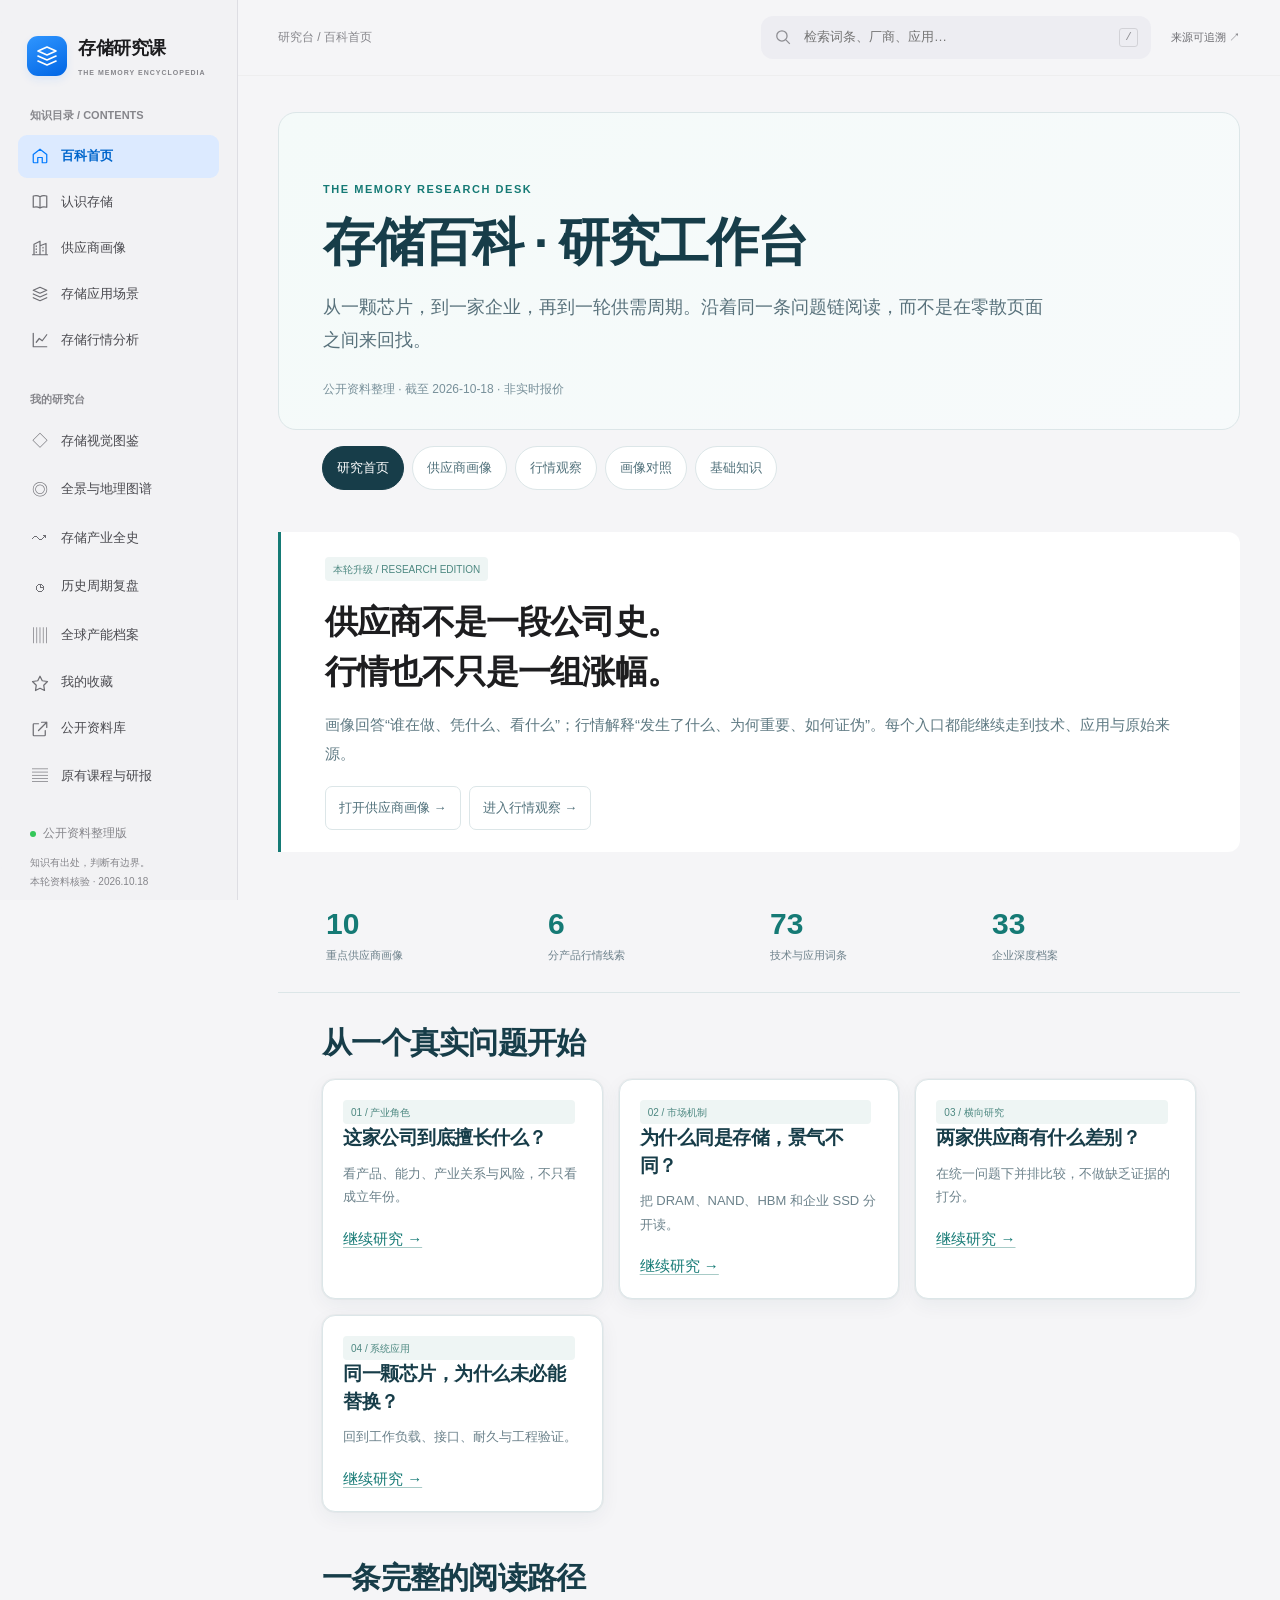
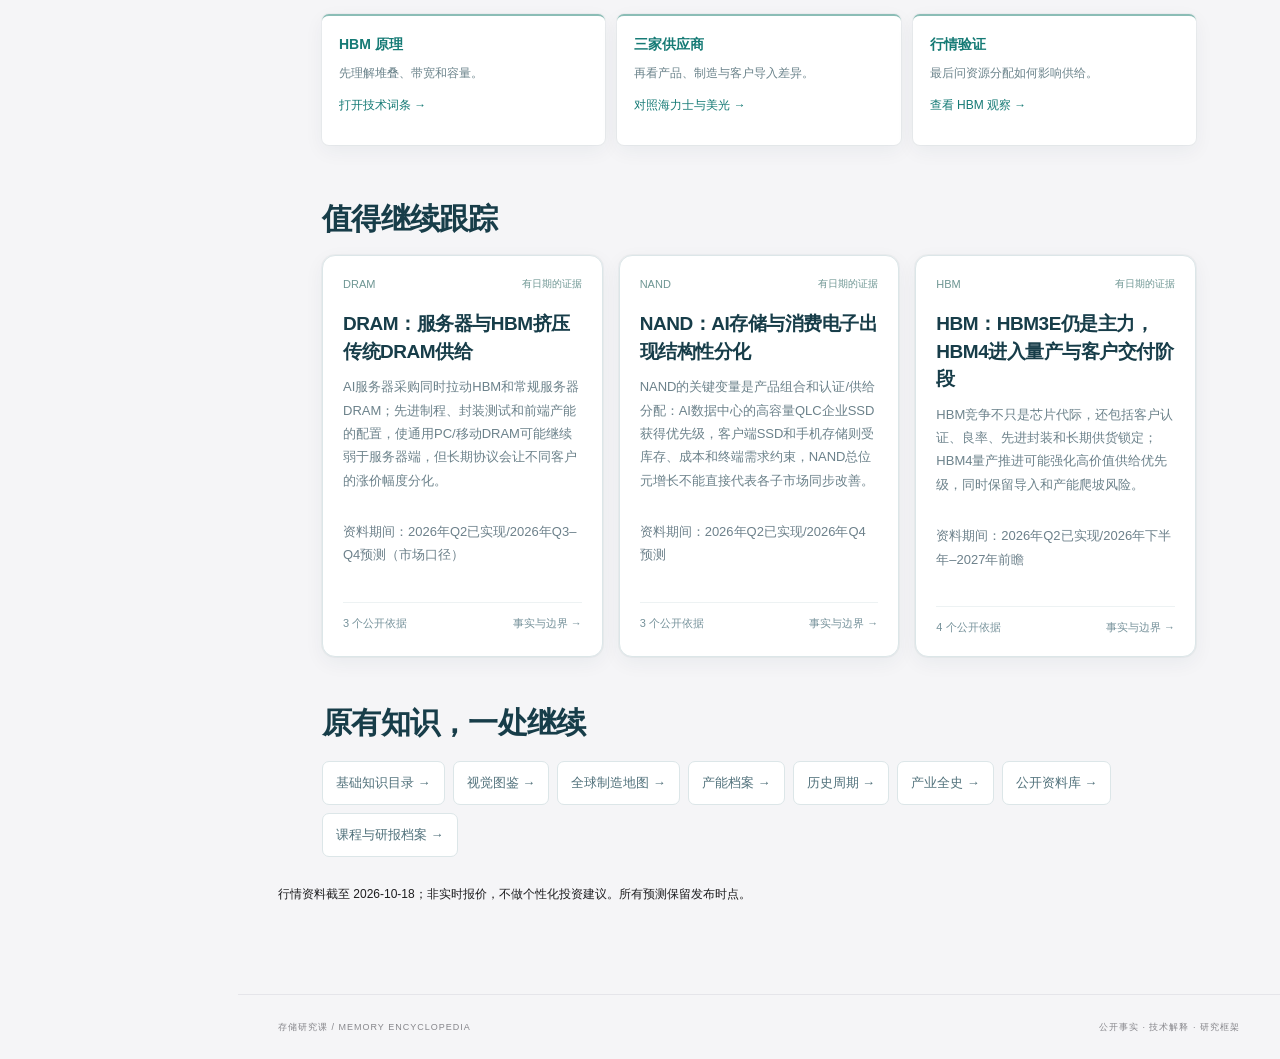
==== commit 15864794: "Upgrade supplier profiles, dated market evidence and mobile research navigation" ====
--- a/index.html
+++ b/index.html
@@ -1,2 +1,2 @@
 <!DOCTYPE html>
-<html lang="zh-CN"><head><meta charset="utf-8"/><meta content="width=device-width,initial-scale=1,viewport-fit=cover" name="viewport"/><meta content="#f5f5f7" name="theme-color"/><meta content="存储研究课·百科：认识存储、存储供应商纪年、存储应用场景、存储行情分析。检索公开资料，追溯关键来源。" name="description"/><title>存储百科 · 存储研究课</title><link href="./favicon.svg" rel="icon"/><link href="./encyclopedia.css" rel="stylesheet"/><link href="./atlas.css" rel="stylesheet"/><link href="./dossier.css" rel="stylesheet"/><link href="./apple-ui.css" rel="stylesheet"/><link href="./coverage.css" rel="stylesheet"/><link href="./visual-lab.css" rel="stylesheet"/><link href="./scenario-capability.css" rel="stylesheet"/></head><body><a class="skip" href="#main">跳至正文</a><aside id="sidebar"><a class="brand" href="#home"><span class="brand-icon">M</span><span>存储研究课<small>THE MEMORY ENCYCLOPEDIA</small></span></a><div class="nav-label">知识目录 / CONTENTS</div><nav aria-label="百科目录"><a data-nav="home" href="#home"><span>⌂</span>百科首页</a><a data-nav="basics" href="#basics"><span>01</span>认识存储</a><a data-nav="vendors" href="#vendors"><span>02</span>存储供应商纪年</a><a data-nav="apps" href="#apps"><span>03</span>存储应用场景</a><a data-nav="market" href="#market"><span>04</span>存储行情分析</a></nav><div class="nav-label">我的研究台</div><nav><a href="#visuals/hbm"><span>◇</span>存储视觉图鉴</a><a href="#atlas/world"><span>◎</span>全景与地理图谱</a><a href="#history"><span>↝</span>存储产业全史</a><a href="#cycles"><span>◷</span>历史周期复盘</a><a href="#capacity"><span>▥</span>全球产能档案</a><a data-nav="saved" href="#saved"><span>☆</span>我的收藏</a><a data-nav="sources" href="#sources"><span>↗</span>公开资料库</a><a href="./archive.html"><span>▤</span>原有课程与研报</a></nav><div class="sidebar-foot"><span class="status-dot"></span>公开资料整理版<p>知识有出处，判断有边界。<br/>资料核验 · 2026.10.17</p></div></aside><div class="shell"><header><a class="mobile-title" href="#home">存储百科</a><div class="breadcrumb" id="breadcrumb">研究台 / 百科首页</div><form id="searchForm" role="search"><svg aria-hidden="true" fill="none" stroke="currentColor" stroke-width="1.6" viewbox="0 0 24 24"><circle cx="10" cy="10" r="6.5"></circle><path d="m15 15 5 5"></path></svg><input aria-label="检索百科" autocomplete="off" id="searchInput" placeholder="检索词条、厂商、应用…" type="search"/><kbd>/</kbd></form><a class="source-top" href="#sources">来源可追溯 ↗</a></header><main id="main" tabindex="-1"></main><footer><span>存储研究课 / MEMORY ENCYCLOPEDIA</span><span>公开事实 · 技术解释 · 研究框架</span></footer></div><div id="notice" role="status"></div><script src="./encyclopedia-data.js"></script><script src="./encyclopedia.js"></script><script src="./depth.js"></script><script src="./world-land.js"></script><script src="./atlas-data.js"></script><script src="./atlas.js"></script><script src="./research-data.js"></script><script src="./dossier.js"></script><script src="./apple-ui.js"></script><script src="./capacity-data.js"></script><script src="./coverage.js"></script><script src="./coverage-visuals.js"></script><script src="./visual-lab.js"></script><script src="./scenario-engine.js"></script><script src="./capability-engine.js"></script></body></html>
+<html lang="zh-CN"><head><meta charset="utf-8"/><meta content="width=device-width,initial-scale=1,viewport-fit=cover" name="viewport"/><meta content="#f5f5f7" name="theme-color"/><meta content="存储研究课·百科：认识存储、供应商画像、存储应用场景、证据化行情分析。检索公开资料，追溯关键来源。" name="description"/><title>存储百科 · 存储研究课</title><link href="./favicon.svg" rel="icon"/><link href="./encyclopedia.css" rel="stylesheet"/><link href="./atlas.css" rel="stylesheet"/><link href="./dossier.css" rel="stylesheet"/><link href="./apple-ui.css" rel="stylesheet"/><link href="./coverage.css" rel="stylesheet"/><link href="./visual-lab.css" rel="stylesheet"/><link href="./scenario-capability.css" rel="stylesheet"/><link href="./research-upgrade.css?v=20261018-2" rel="stylesheet"/></head><body><a class="skip" href="#main">跳至正文</a><aside id="sidebar"><a class="brand" href="#home"><span class="brand-icon">M</span><span>存储研究课<small>THE MEMORY ENCYCLOPEDIA</small></span></a><div class="nav-label">知识目录 / CONTENTS</div><nav aria-label="百科目录"><a data-nav="home" href="#home"><span>⌂</span>百科首页</a><a data-nav="basics" href="#basics"><span>01</span>认识存储</a><a data-nav="vendors" href="#vendors"><span>02</span>存储供应商纪年</a><a data-nav="apps" href="#apps"><span>03</span>存储应用场景</a><a data-nav="market" href="#market"><span>04</span>存储行情分析</a></nav><div class="nav-label">我的研究台</div><nav><a href="#visuals/hbm"><span>◇</span>存储视觉图鉴</a><a href="#atlas/world"><span>◎</span>全景与地理图谱</a><a href="#history"><span>↝</span>存储产业全史</a><a href="#cycles"><span>◷</span>历史周期复盘</a><a href="#capacity"><span>▥</span>全球产能档案</a><a data-nav="saved" href="#saved"><span>☆</span>我的收藏</a><a data-nav="sources" href="#sources"><span>↗</span>公开资料库</a><a href="./archive.html"><span>▤</span>原有课程与研报</a></nav><div class="sidebar-foot"><span class="status-dot"></span>公开资料整理版<p>知识有出处，判断有边界。<br/>资料核验 · 2026.10.17</p></div></aside><div class="shell"><header><a class="mobile-title" href="#home">存储百科</a><div class="breadcrumb" id="breadcrumb">研究台 / 百科首页</div><form id="searchForm" role="search"><svg aria-hidden="true" fill="none" stroke="currentColor" stroke-width="1.6" viewbox="0 0 24 24"><circle cx="10" cy="10" r="6.5"></circle><path d="m15 15 5 5"></path></svg><input aria-label="检索百科" autocomplete="off" id="searchInput" placeholder="检索词条、厂商、应用…" type="search"/><kbd>/</kbd></form><a class="source-top" href="#sources">来源可追溯 ↗</a></header><main id="main" tabindex="-1"></main><footer><span>存储研究课 / MEMORY ENCYCLOPEDIA</span><span>公开事实 · 技术解释 · 研究框架</span></footer></div><div id="notice" role="status"></div><script src="./encyclopedia-data.js"></script><script src="./encyclopedia.js"></script><script src="./depth.js"></script><script src="./world-land.js"></script><script src="./atlas-data.js"></script><script src="./atlas.js"></script><script src="./research-data.js"></script><script src="./dossier.js"></script><script src="./apple-ui.js"></script><script src="./capacity-data.js"></script><script src="./coverage.js"></script><script src="./coverage-visuals.js"></script><script src="./visual-lab.js"></script><script src="./scenario-engine.js"></script><script src="./capability-engine.js"></script><script src="./research-upgrade-data.js?v=20261018-2"></script><script src="./research-upgrade.js?v=20261018-2"></script></body></html>
--- a/research-upgrade.css
+++ b/research-upgrade.css
@@ -0,0 +1,41 @@
+/* Research upgrade: scoped, mobile-first reading UI. */
+.rx-hero,.rx-kpis,.rx-nav,.rx-section,.rx-grid,.rx-filter,.rx-count,.rx-empty,.rx-callout,.rx-profile,.rx-evidence,.rx-sources,.rx-signal-tabs,.rx-chain,.rx-table-wrap,.rx-scenario,.rx-compare,.rx-compare-grid,.rx-home-intro,.rx-related{--rx-ink:#173d49;--rx-muted:#6d818b;--rx-teal:#157a75;--rx-blue:#2d6ea5;--rx-line:#dce6e8;--rx-bg:#f5f8f9;--rx-soft:#edf6f5;--rx-card:#fff;--rx-shadow:0 6px 20px rgba(24,63,73,.055),0 0 0 1px rgba(24,63,73,.035);box-sizing:border-box;color:var(--rx-ink);font-family:-apple-system,BlinkMacSystemFont,"PingFang SC","Microsoft YaHei","Helvetica Neue",Arial,sans-serif}
+.rx-hero *, .rx-kpis *, .rx-nav *, .rx-section *, .rx-grid *, .rx-filter *, .rx-count *, .rx-empty *, .rx-callout *, .rx-profile *, .rx-evidence *, .rx-sources *, .rx-signal-tabs *, .rx-chain *, .rx-table-wrap *, .rx-scenario *, .rx-compare *, .rx-compare-grid *, .rx-home-intro *, .rx-related *{box-sizing:border-box}
+.rx-hero{max-width:1080px;margin:0 auto;padding:clamp(28px,6vw,68px) clamp(16px,4vw,44px) 30px;background:linear-gradient(135deg,#f4faf9,#f7fafb);border:1px solid var(--rx-line);border-radius:18px;overflow:hidden}
+.rx-hero span:first-child{display:block;margin-bottom:12px;color:var(--rx-teal);font-size:11px;font-weight:700;letter-spacing:.14em;text-transform:uppercase}
+.rx-hero h1{max-width:760px;margin:0;color:var(--rx-ink);font-size:clamp(30px,6vw,52px);line-height:1.2;letter-spacing:-.045em;font-weight:700}
+.rx-hero p{max-width:730px;margin:18px 0 0;color:#58717b;font-size:clamp(15px,2vw,18px);line-height:1.85}
+.rx-meta{display:flex;flex-wrap:wrap;gap:8px 18px;margin-top:22px;color:#78909a;font-size:12px;line-height:1.6}
+.rx-kpis{display:grid;grid-template-columns:repeat(3,minmax(0,1fr));max-width:1080px;margin:0 auto;padding:20px clamp(16px,4vw,44px);border-bottom:1px solid var(--rx-line);gap:14px}
+.rx-kpis>div{min-width:0;padding:8px 4px}.rx-kpis strong{display:block;color:var(--rx-teal);font-size:clamp(20px,4vw,30px);font-weight:650;line-height:1.2;font-variant-numeric:tabular-nums}.rx-kpis span{display:block;margin-top:5px;color:var(--rx-muted);font-size:11px;line-height:1.5}
+.rx-nav{display:flex;max-width:1080px;margin:0 auto;padding:16px clamp(16px,4vw,44px);gap:8px;overflow-x:auto;scrollbar-width:none}.rx-nav::-webkit-scrollbar,.rx-signal-tabs::-webkit-scrollbar{display:none}.rx-nav a,.rx-signal-tabs a{display:inline-flex;align-items:center;justify-content:center;min-height:44px;padding:8px 14px;border:1px solid var(--rx-line);border-radius:999px;background:#fff;color:#52727c;font-size:13px;line-height:1.2;text-decoration:none;white-space:nowrap;transition:background .18s,color .18s,border-color .18s}.rx-nav a:hover,.rx-nav a:focus-visible,.rx-signal-tabs a:hover,.rx-signal-tabs a:focus-visible{color:var(--rx-teal);border-color:#9bc8c2;background:var(--rx-soft)}
+.rx-section{max-width:1080px;margin:0 auto;padding:30px clamp(16px,4vw,44px) 8px}.rx-section h2{margin:0;color:var(--rx-ink);font-size:clamp(22px,4vw,30px);line-height:1.35;letter-spacing:-.025em}.rx-section>p{max-width:720px;margin:9px 0 0;color:var(--rx-muted);font-size:14px;line-height:1.8}
+.rx-grid{display:grid;grid-template-columns:repeat(3,minmax(0,1fr));max-width:1080px;margin:0 auto;padding:16px clamp(16px,4vw,44px) 8px;gap:16px}.rx-card{display:flex;min-width:0;flex-direction:column;padding:20px;border:1px solid var(--rx-line);border-radius:13px;background:#fff;box-shadow:var(--rx-shadow);color:inherit;text-decoration:none;transition:transform .18s,box-shadow .18s,border-color .18s}.rx-card:hover{transform:translateY(-2px);border-color:#9bc8c2;box-shadow:0 9px 24px rgba(24,63,73,.09)}.rx-topline{display:flex;align-items:center;justify-content:space-between;gap:10px;min-height:20px;margin-bottom:14px;color:#6e9693;font-size:11px}.rx-topline span:last-child{overflow-wrap:anywhere}.rx-card h2,.rx-card h3{margin:0;color:var(--rx-ink);font-size:19px;line-height:1.45}.rx-card p{margin:10px 0 18px;color:#6c828b;font-size:13px;line-height:1.8}.rx-tags{display:flex;flex-wrap:wrap;gap:6px;margin-top:auto}.rx-tags span{display:inline-flex;align-items:center;min-height:26px;padding:3px 8px;border:1px solid #dfeaea;border-radius:5px;background:#f7faf9;color:#66848b;font-size:11px}.rx-card-foot{display:flex;justify-content:space-between;gap:10px;margin-top:17px;padding-top:12px;border-top:1px solid #edf2f3;color:#75919a;font-size:11px;line-height:1.5}
+.rx-filter{display:flex;align-items:end;max-width:1080px;margin:12px auto 0;padding:0 clamp(16px,4vw,44px);gap:12px}.rx-filter label{display:flex;min-width:0;flex:1;flex-direction:column;gap:6px;color:#67838b;font-size:12px}.rx-filter input,.rx-filter select,.rx-compare select{width:100%;min-width:0;min-height:44px;border:1px solid #cfdfe2;border-radius:8px;background:#fff;color:var(--rx-ink);padding:9px 11px;font:inherit;font-size:13px}.rx-filter input:focus-visible,.rx-filter select:focus-visible,.rx-compare select:focus-visible,.rx-card:focus-visible,.rx-source:focus-visible,.rx-anchor:focus-visible,.rx-related a:focus-visible{outline:3px solid #78b9b4;outline-offset:3px}.rx-count{max-width:1080px;margin:14px auto 0;padding:0 clamp(16px,4vw,44px);color:#78909a;font-size:12px}.rx-empty{max-width:1080px;margin:15px auto;padding:48px 22px;border:1px dashed #cbdcdf;border-radius:13px;background:#fff;text-align:center;color:var(--rx-muted)}.rx-empty h2{margin:0 0 8px;color:#4d727b;font-size:20px}.rx-empty p{margin:0;font-size:13px;line-height:1.8}
+.rx-callout{max-width:1080px;margin:22px auto;padding:17px 19px;border:1px solid #c9e2dd;border-left:4px solid #4c9d93;border-radius:0 10px 10px 0;background:#edf7f4;color:#426d69;font-size:14px;line-height:1.85}.rx-callout p{margin:0}
+.rx-profile{max-width:1080px;margin:20px auto;padding:clamp(20px,4vw,32px);border:1px solid var(--rx-line);border-radius:15px;background:#fff;box-shadow:var(--rx-shadow)}.rx-profile-head{display:grid;grid-template-columns:auto 1fr;column-gap:14px;align-items:start;margin-bottom:22px}.rx-profile-head>span{grid-row:span 2;display:grid;place-items:center;min-width:44px;min-height:44px;border-radius:10px;background:#e3f2ef;color:var(--rx-teal);font-size:12px;font-weight:700}.rx-profile-head h2{margin:0;font-size:24px;line-height:1.35}.rx-profile-head p{grid-column:2;margin:5px 0 0;color:var(--rx-muted);font-size:13px;line-height:1.7}.rx-two-col{display:grid;grid-template-columns:repeat(2,minmax(0,1fr));gap:24px}.rx-two-col>section{min-width:0}.rx-two-col h3{margin:0 0 8px;font-size:16px}.rx-two-col p,.rx-two-col li{color:#617b84;font-size:13px;line-height:1.85}.rx-two-col p{margin:0 0 12px}.rx-two-col ul{margin:0;padding-left:1.25em}.rx-list{margin:0;padding:0;list-style:none}.rx-list li{padding:11px 0;border-bottom:1px solid #edf2f3}.rx-list li:last-child{border-bottom:0}.rx-label{display:inline-flex;align-items:center;min-height:24px;margin-right:7px;padding:3px 8px;border-radius:4px;background:#eef5f4;color:#4d8881;font-size:10px;line-height:1.3;white-space:nowrap}.rx-evidence{display:grid;grid-template-columns:repeat(2,minmax(0,1fr));max-width:1080px;margin:0 auto;padding:16px clamp(16px,4vw,44px);gap:14px}.rx-evidence article{min-width:0;padding:20px;border:1px solid var(--rx-line);border-radius:12px;background:#fff}.rx-evidence h2,.rx-evidence h3{margin:0 0 9px;font-size:18px;line-height:1.45}.rx-evidence p{margin:0 0 11px;color:#667f88;font-size:13px;line-height:1.8}.rx-fact,.rx-reading,.rx-watch,.rx-risk{padding:10px 12px;border-radius:7px;font-size:12px;line-height:1.75}.rx-fact{background:#edf7f4;color:#39756e}.rx-reading{background:#eef5fb;color:#426f96}.rx-watch{background:#fff8e9;color:#8a6a32}.rx-risk{background:#fff0ef;color:#975d59}.rx-source{display:block;min-width:0;padding:15px;border:1px solid var(--rx-line);border-radius:9px;background:#fff;color:#4d7d83;text-decoration:none;font-size:13px;line-height:1.6}.rx-source small{display:block;margin-top:5px;color:#879ba2;font-size:11px}.rx-sources{display:grid;grid-template-columns:repeat(3,minmax(0,1fr));max-width:1080px;margin:0 auto;padding:16px clamp(16px,4vw,44px);gap:10px}.rx-signal-tabs{display:flex;max-width:1080px;margin:10px auto 0;padding:0 clamp(16px,4vw,44px);gap:8px;overflow-x:auto}.rx-chain{display:grid;grid-template-columns:repeat(4,minmax(0,1fr));max-width:1080px;margin:0 auto;padding:16px clamp(16px,4vw,44px);gap:12px}.rx-chain>div{min-width:0;padding:17px;border-top:2px solid #8bbdb6;background:#fff;border-radius:7px;box-shadow:var(--rx-shadow)}.rx-chain b{display:block;margin-bottom:7px;color:var(--rx-teal);font-size:14px}.rx-chain p{margin:0;color:#6b838b;font-size:12px;line-height:1.75}.rx-table-wrap{max-width:1080px;margin:18px auto;padding:0 clamp(16px,4vw,44px);overflow-x:auto}.rx-table-wrap table{width:100%;min-width:560px;border-collapse:collapse;background:#fff;font-size:13px;line-height:1.6}.rx-table-wrap th,.rx-table-wrap td{padding:13px 14px;border:1px solid var(--rx-line);text-align:left;vertical-align:top}.rx-table-wrap th{background:#edf5f4;color:#4d7e79;font-weight:650}.rx-scenario{max-width:1080px;margin:18px auto;padding:18px clamp(16px,4vw,44px);border:1px solid #d3e3e5;border-radius:11px;background:#f8fbfb;color:#59747c;font-size:13px;line-height:1.8}.rx-scenario h2,.rx-scenario h3{margin:0 0 7px;color:var(--rx-ink);font-size:18px}.rx-compare{max-width:1080px;margin:16px auto;padding:0 clamp(16px,4vw,44px);display:flex;gap:12px}.rx-compare label{display:flex;min-width:0;flex:1;flex-direction:column;gap:6px;color:#67838b;font-size:12px}.rx-compare-grid{display:grid;grid-template-columns:repeat(2,minmax(0,1fr));max-width:1080px;margin:0 auto;padding:16px clamp(16px,4vw,44px);gap:14px}.rx-compare-grid>div{min-width:0;padding:20px;border:1px solid var(--rx-line);border-radius:12px;background:#fff}.rx-compare-grid h2,.rx-compare-grid h3{margin:0 0 9px;font-size:19px}.rx-compare-grid p{margin:0;color:#6c828b;font-size:13px;line-height:1.8}.rx-home-intro{max-width:1080px;margin:0 auto;padding:22px clamp(16px,4vw,44px);color:#5f7a83;font-size:15px;line-height:1.9}.rx-muted{color:var(--rx-muted)!important}.rx-anchor{color:var(--rx-teal);text-decoration:underline;text-decoration-color:#a8cbc7;text-underline-offset:3px}.rx-related{display:flex;flex-wrap:wrap;max-width:1080px;margin:18px auto;padding:0 clamp(16px,4vw,44px);gap:8px}.rx-related a{display:inline-flex;align-items:center;min-height:44px;padding:8px 13px;border:1px solid var(--rx-line);border-radius:7px;background:#fff;color:#52727c;font-size:13px;text-decoration:none}
+@media (max-width:760px){.rx-kpis{gap:7px}.rx-kpis strong{font-size:21px}.rx-kpis span{font-size:10px}.rx-grid{grid-template-columns:1fr;gap:12px}.rx-filter{align-items:stretch;flex-direction:column;gap:9px}.rx-filter label{flex:auto}.rx-two-col,.rx-evidence,.rx-compare-grid{grid-template-columns:1fr;gap:14px}.rx-sources{grid-template-columns:1fr 1fr}.rx-chain{grid-template-columns:1fr 1fr;gap:9px}.rx-chain>div{padding:14px}.rx-table-wrap{padding-left:16px;padding-right:16px}.rx-compare{flex-direction:column}.rx-profile-head h2{font-size:21px}}
+@media (max-width:420px){.rx-hero{border-radius:12px}.rx-kpis{padding-left:14px;padding-right:14px}.rx-nav{padding-left:14px;padding-right:14px}.rx-sources{grid-template-columns:1fr}.rx-chain{grid-template-columns:1fr}.rx-card,.rx-profile,.rx-evidence article{padding:17px}.rx-profile-head{column-gap:10px}}
+@media (prefers-reduced-motion:reduce){.rx-card,.rx-nav a,.rx-signal-tabs a{transition:none!important}.rx-card:hover{transform:none}}
+
+/* Final DOM integration and reading rhythm. */
+.rx-nav a[aria-current="page"],.rx-signal-tabs a[aria-current="page"]{background:#173d49;color:#fff;border-color:#173d49}
+.rx-kpis{grid-template-columns:repeat(auto-fit,minmax(130px,1fr))}
+.rx-hero~.rx-section .rx-grid,.rx-section>.rx-chain,.rx-section>.rx-table-wrap,.rx-section>.rx-related,.rx-section>.rx-two-col{padding-left:0;padding-right:0}
+.rx-section>.rx-grid{padding-left:0;padding-right:0}
+.rx-chain{grid-template-columns:repeat(3,minmax(0,1fr))}
+.rx-chain a{display:inline-flex;min-height:44px;align-items:center;font-size:12px;color:#157a75}
+.rx-profile-head{display:block}.rx-profile-head>span{display:block;min-width:0;min-height:0;padding:8px 10px;margin-bottom:15px;line-height:1.8;text-align:left}.rx-profile-head h2{margin-bottom:12px}.rx-profile-head p{margin-top:10px}.rx-profile-head .rx-tags{margin-top:14px}
+.rx-profile>h3,.rx-evidence>h3{margin:28px 0 12px;font-size:18px}.rx-profile .rx-two-col{margin:24px 0}.rx-profile .rx-two-col h3{margin-top:18px}.rx-profile .rx-two-col h3 small{font-weight:400;font-size:11px}
+.rx-profile .rx-sources,.rx-profile .rx-related,.rx-evidence .rx-sources,.rx-evidence .rx-related,.rx-compare-grid .rx-sources,.rx-compare-grid .rx-related{padding-left:0;padding-right:0}
+.rx-evidence{display:block;padding:28px;max-width:1040px;background:#fff;border:1px solid #dce6e8;border-radius:14px;margin:24px auto}.rx-evidence>h2{font-size:26px;line-height:1.5}.rx-evidence>section{margin:18px 0;padding:20px}.rx-evidence>section p{font-size:15px;line-height:1.95;margin-top:12px;color:#35535d}.rx-evidence .rx-topline{display:block}.rx-evidence .rx-topline span{display:inline-block;margin:0 12px 10px 0}
+.rx-sources{grid-template-columns:repeat(2,minmax(0,1fr))}.rx-source{overflow-wrap:anywhere}.rx-compare-grid .rx-sources{grid-template-columns:1fr}.rx-compare-grid .rx-card{display:block}.rx-compare-grid .rx-card h3{margin:24px 0 12px}.rx-compare-grid .rx-card li{font-size:13px;line-height:1.9;color:#58717b}.rx-compare-grid .rx-card p{margin:10px 0 18px}
+.rx-home-intro{border-left:3px solid #157a75;margin:26px auto;background:#fff;border-radius:0 12px 12px 0}.rx-home-intro h2{font-size:clamp(23px,4vw,33px);line-height:1.5;margin:15px 0}.rx-home-intro .rx-related{padding:0;margin-bottom:0}.rx-card .rx-topline{flex-wrap:wrap;align-items:flex-start}.rx-card .rx-topline span:last-child{font-size:10px;line-height:1.6;max-width:100%}.rx-scenario{margin:0;padding:22px;min-width:0}.rx-scenario .rx-label{white-space:normal}.rx-scenario p{font-size:13px;line-height:1.9}.rx-muted{font-size:12px;line-height:1.9}.rx-card,.rx-profile,.rx-hero,.rx-home-intro{overflow-wrap:break-word}
+@media(max-width:760px){.rx-kpis{grid-template-columns:repeat(2,minmax(0,1fr))}.rx-chain{grid-template-columns:1fr}.rx-profile .rx-two-col{margin:12px 0}.rx-evidence{padding:17px}.rx-evidence>section{padding:16px}.rx-evidence>h2{font-size:23px}.rx-evidence>section p{font-size:15px}.rx-sources{grid-template-columns:1fr}.rx-profile .rx-topline{display:block}.rx-nav{flex-wrap:wrap;overflow:visible}.rx-signal-tabs{flex-wrap:wrap;overflow:visible}.rx-label{white-space:normal}.rx-section{padding-top:26px}.rx-profile-head h2{font-size:21px}.rx-compare-grid{padding-left:0;padding-right:0}}
+
+/* Legacy deep readers must shrink inside the mobile grid. */
+.reader-layout{min-width:0}.reader-layout>.reader{min-width:0;width:100%;box-sizing:border-box}.reader .table-wrap,.reader .cap-engineering{max-width:100%;overflow-x:auto}.reader .rx-profile{max-width:100%;min-width:0}.reader .rx-profile .rx-two-col{grid-template-columns:repeat(2,minmax(0,1fr))}
+@media(max-width:1150px){.reader-layout{grid-template-columns:minmax(0,1fr)}}
+@media(max-width:760px){.reader .rx-profile .rx-two-col{grid-template-columns:minmax(0,1fr)}.reader .rx-profile{padding:16px}.reader .rx-profile .rx-source{padding:12px}}
+
+#appTabBar span{width:auto;min-width:2em;white-space:nowrap;display:block}#appTabBar a,#appTabBar button{min-width:0}
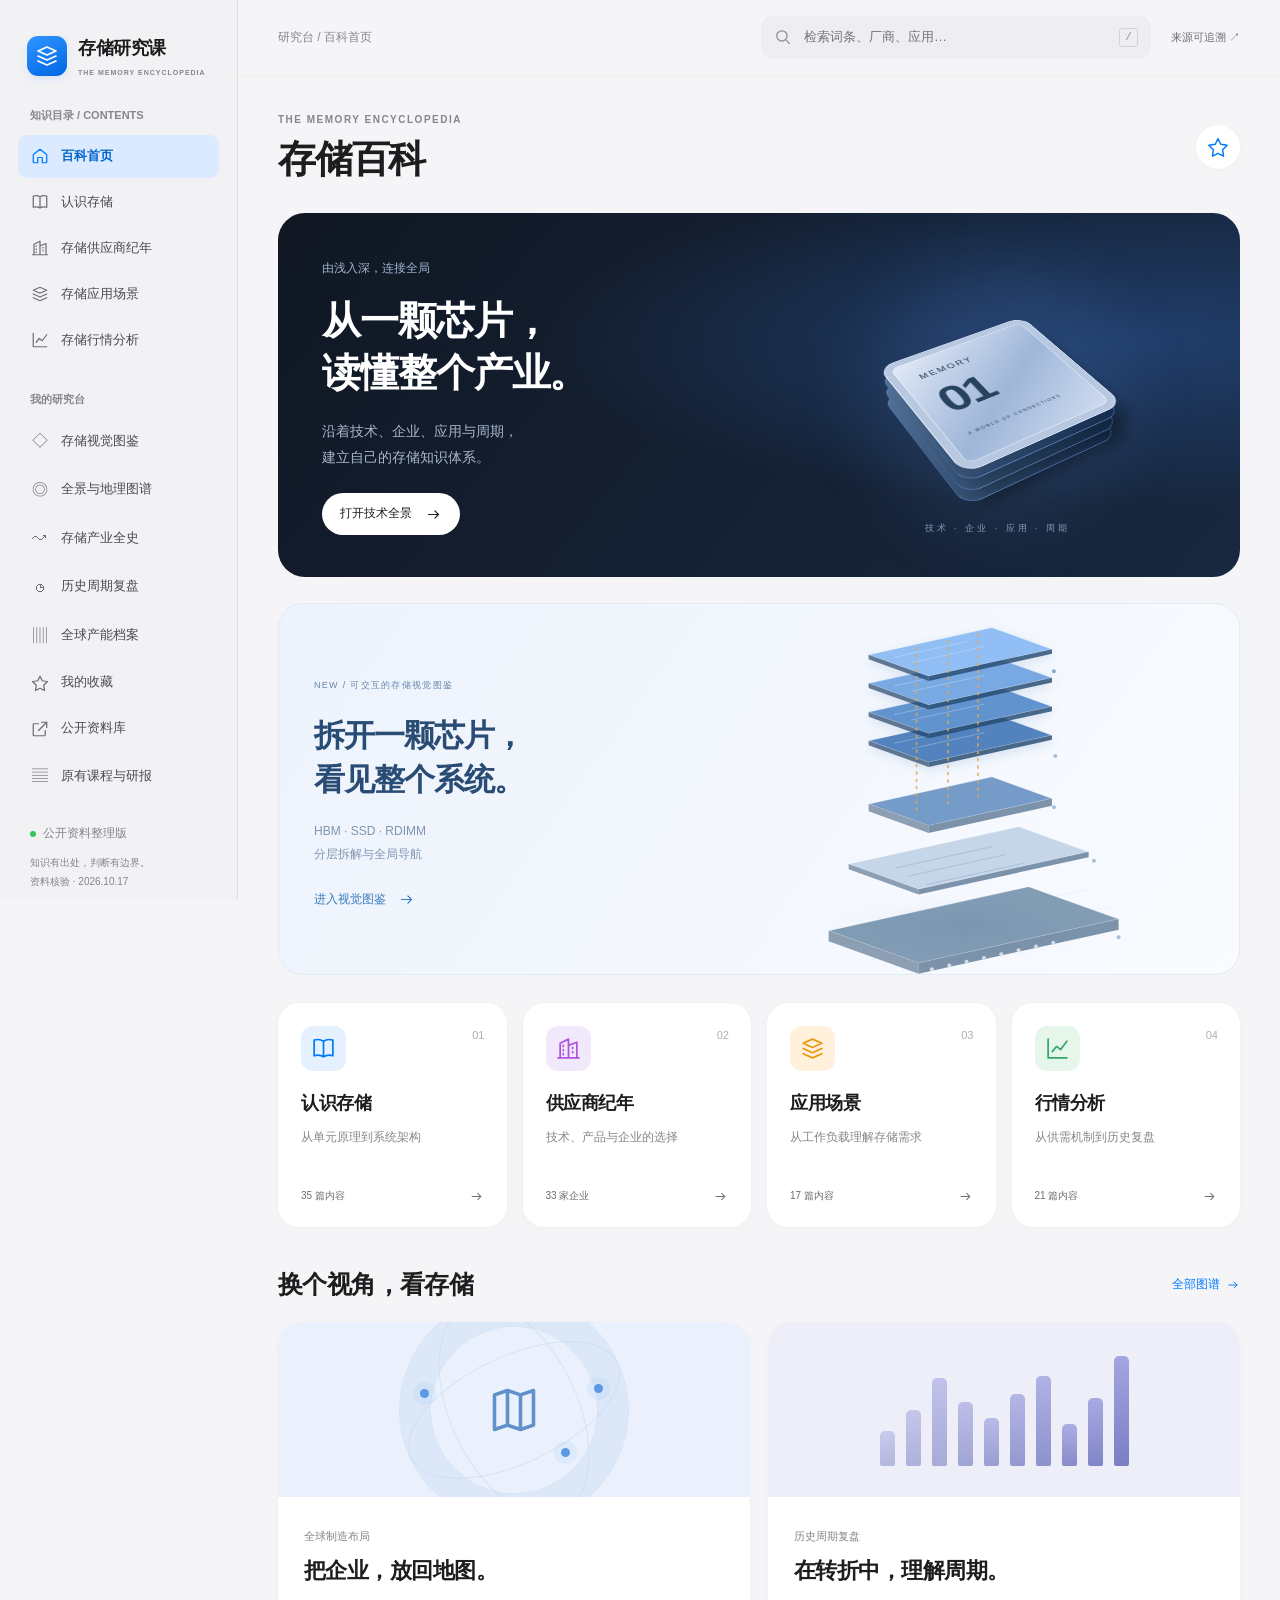
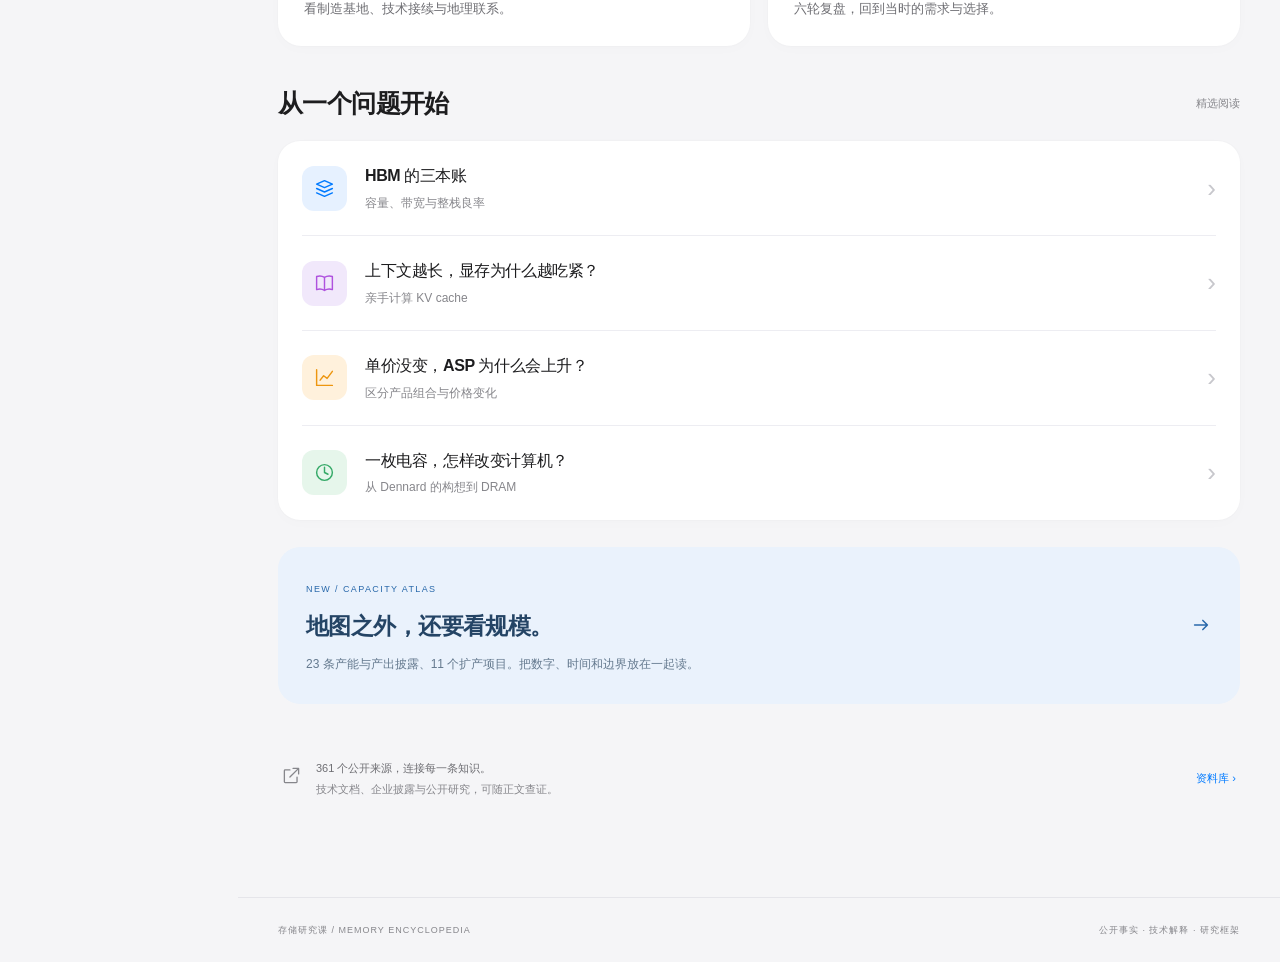
==== commit c67d5bd0: "Revert 1586479: restore previous published version 986344e" ====
--- a/index.html
+++ b/index.html
@@ -1,2 +1,2 @@
 <!DOCTYPE html>
-<html lang="zh-CN"><head><meta charset="utf-8"/><meta content="width=device-width,initial-scale=1,viewport-fit=cover" name="viewport"/><meta content="#f5f5f7" name="theme-color"/><meta content="存储研究课·百科：认识存储、供应商画像、存储应用场景、证据化行情分析。检索公开资料，追溯关键来源。" name="description"/><title>存储百科 · 存储研究课</title><link href="./favicon.svg" rel="icon"/><link href="./encyclopedia.css" rel="stylesheet"/><link href="./atlas.css" rel="stylesheet"/><link href="./dossier.css" rel="stylesheet"/><link href="./apple-ui.css" rel="stylesheet"/><link href="./coverage.css" rel="stylesheet"/><link href="./visual-lab.css" rel="stylesheet"/><link href="./scenario-capability.css" rel="stylesheet"/><link href="./research-upgrade.css?v=20261018-2" rel="stylesheet"/></head><body><a class="skip" href="#main">跳至正文</a><aside id="sidebar"><a class="brand" href="#home"><span class="brand-icon">M</span><span>存储研究课<small>THE MEMORY ENCYCLOPEDIA</small></span></a><div class="nav-label">知识目录 / CONTENTS</div><nav aria-label="百科目录"><a data-nav="home" href="#home"><span>⌂</span>百科首页</a><a data-nav="basics" href="#basics"><span>01</span>认识存储</a><a data-nav="vendors" href="#vendors"><span>02</span>存储供应商纪年</a><a data-nav="apps" href="#apps"><span>03</span>存储应用场景</a><a data-nav="market" href="#market"><span>04</span>存储行情分析</a></nav><div class="nav-label">我的研究台</div><nav><a href="#visuals/hbm"><span>◇</span>存储视觉图鉴</a><a href="#atlas/world"><span>◎</span>全景与地理图谱</a><a href="#history"><span>↝</span>存储产业全史</a><a href="#cycles"><span>◷</span>历史周期复盘</a><a href="#capacity"><span>▥</span>全球产能档案</a><a data-nav="saved" href="#saved"><span>☆</span>我的收藏</a><a data-nav="sources" href="#sources"><span>↗</span>公开资料库</a><a href="./archive.html"><span>▤</span>原有课程与研报</a></nav><div class="sidebar-foot"><span class="status-dot"></span>公开资料整理版<p>知识有出处，判断有边界。<br/>资料核验 · 2026.10.17</p></div></aside><div class="shell"><header><a class="mobile-title" href="#home">存储百科</a><div class="breadcrumb" id="breadcrumb">研究台 / 百科首页</div><form id="searchForm" role="search"><svg aria-hidden="true" fill="none" stroke="currentColor" stroke-width="1.6" viewbox="0 0 24 24"><circle cx="10" cy="10" r="6.5"></circle><path d="m15 15 5 5"></path></svg><input aria-label="检索百科" autocomplete="off" id="searchInput" placeholder="检索词条、厂商、应用…" type="search"/><kbd>/</kbd></form><a class="source-top" href="#sources">来源可追溯 ↗</a></header><main id="main" tabindex="-1"></main><footer><span>存储研究课 / MEMORY ENCYCLOPEDIA</span><span>公开事实 · 技术解释 · 研究框架</span></footer></div><div id="notice" role="status"></div><script src="./encyclopedia-data.js"></script><script src="./encyclopedia.js"></script><script src="./depth.js"></script><script src="./world-land.js"></script><script src="./atlas-data.js"></script><script src="./atlas.js"></script><script src="./research-data.js"></script><script src="./dossier.js"></script><script src="./apple-ui.js"></script><script src="./capacity-data.js"></script><script src="./coverage.js"></script><script src="./coverage-visuals.js"></script><script src="./visual-lab.js"></script><script src="./scenario-engine.js"></script><script src="./capability-engine.js"></script><script src="./research-upgrade-data.js?v=20261018-2"></script><script src="./research-upgrade.js?v=20261018-2"></script></body></html>
+<html lang="zh-CN"><head><meta charset="utf-8"/><meta content="width=device-width,initial-scale=1,viewport-fit=cover" name="viewport"/><meta content="#f5f5f7" name="theme-color"/><meta content="存储研究课·百科：认识存储、存储供应商纪年、存储应用场景、存储行情分析。检索公开资料，追溯关键来源。" name="description"/><title>存储百科 · 存储研究课</title><link href="./favicon.svg" rel="icon"/><link href="./encyclopedia.css" rel="stylesheet"/><link href="./atlas.css" rel="stylesheet"/><link href="./dossier.css" rel="stylesheet"/><link href="./apple-ui.css" rel="stylesheet"/><link href="./coverage.css" rel="stylesheet"/><link href="./visual-lab.css" rel="stylesheet"/><link href="./scenario-capability.css" rel="stylesheet"/></head><body><a class="skip" href="#main">跳至正文</a><aside id="sidebar"><a class="brand" href="#home"><span class="brand-icon">M</span><span>存储研究课<small>THE MEMORY ENCYCLOPEDIA</small></span></a><div class="nav-label">知识目录 / CONTENTS</div><nav aria-label="百科目录"><a data-nav="home" href="#home"><span>⌂</span>百科首页</a><a data-nav="basics" href="#basics"><span>01</span>认识存储</a><a data-nav="vendors" href="#vendors"><span>02</span>存储供应商纪年</a><a data-nav="apps" href="#apps"><span>03</span>存储应用场景</a><a data-nav="market" href="#market"><span>04</span>存储行情分析</a></nav><div class="nav-label">我的研究台</div><nav><a href="#visuals/hbm"><span>◇</span>存储视觉图鉴</a><a href="#atlas/world"><span>◎</span>全景与地理图谱</a><a href="#history"><span>↝</span>存储产业全史</a><a href="#cycles"><span>◷</span>历史周期复盘</a><a href="#capacity"><span>▥</span>全球产能档案</a><a data-nav="saved" href="#saved"><span>☆</span>我的收藏</a><a data-nav="sources" href="#sources"><span>↗</span>公开资料库</a><a href="./archive.html"><span>▤</span>原有课程与研报</a></nav><div class="sidebar-foot"><span class="status-dot"></span>公开资料整理版<p>知识有出处，判断有边界。<br/>资料核验 · 2026.10.17</p></div></aside><div class="shell"><header><a class="mobile-title" href="#home">存储百科</a><div class="breadcrumb" id="breadcrumb">研究台 / 百科首页</div><form id="searchForm" role="search"><svg aria-hidden="true" fill="none" stroke="currentColor" stroke-width="1.6" viewbox="0 0 24 24"><circle cx="10" cy="10" r="6.5"></circle><path d="m15 15 5 5"></path></svg><input aria-label="检索百科" autocomplete="off" id="searchInput" placeholder="检索词条、厂商、应用…" type="search"/><kbd>/</kbd></form><a class="source-top" href="#sources">来源可追溯 ↗</a></header><main id="main" tabindex="-1"></main><footer><span>存储研究课 / MEMORY ENCYCLOPEDIA</span><span>公开事实 · 技术解释 · 研究框架</span></footer></div><div id="notice" role="status"></div><script src="./encyclopedia-data.js"></script><script src="./encyclopedia.js"></script><script src="./depth.js"></script><script src="./world-land.js"></script><script src="./atlas-data.js"></script><script src="./atlas.js"></script><script src="./research-data.js"></script><script src="./dossier.js"></script><script src="./apple-ui.js"></script><script src="./capacity-data.js"></script><script src="./coverage.js"></script><script src="./coverage-visuals.js"></script><script src="./visual-lab.js"></script><script src="./scenario-engine.js"></script><script src="./capability-engine.js"></script></body></html>
